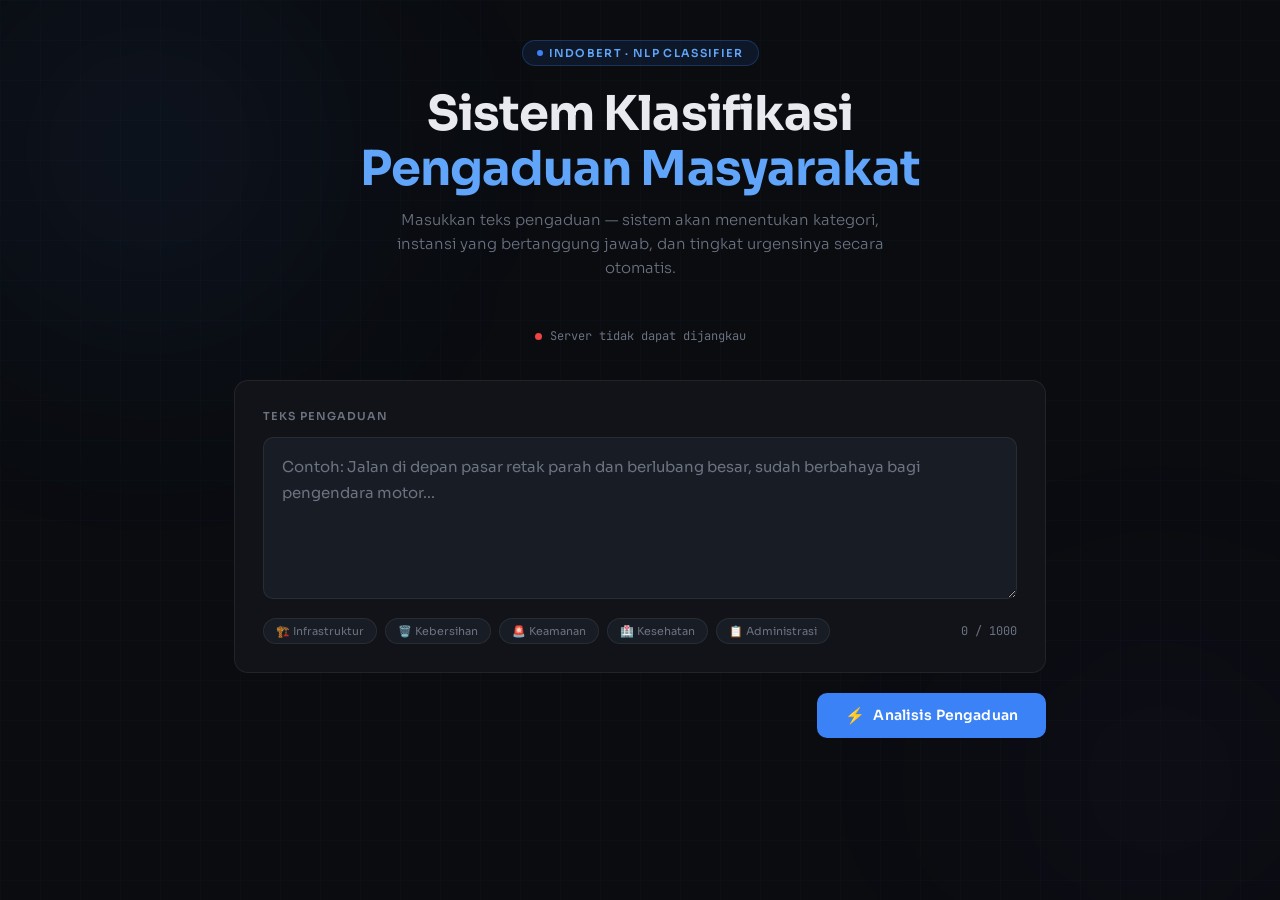
==== static/index.html @ ece80fab "first commit" ====
<!DOCTYPE html>
<html lang="id">
<head>
<meta charset="UTF-8"/>
<meta name="viewport" content="width=device-width, initial-scale=1.0"/>
<title>SiPadu — Sistem Klasifikasi Pengaduan</title>
<link rel="preconnect" href="https://fonts.googleapis.com"/>
<link href="https://fonts.googleapis.com/css2?family=Sora:wght@300;400;500;600;700&family=JetBrains+Mono:wght@400;500&display=swap" rel="stylesheet"/>
<style>
/* ── RESET & BASE ─────────────────────────────────────── */
*, *::before, *::after { box-sizing: border-box; margin: 0; padding: 0; }

:root {
  --bg:        #0a0c10;
  --surface:   #111318;
  --surface2:  #181c24;
  --border:    rgba(255,255,255,0.07);
  --border2:   rgba(255,255,255,0.12);
  --text:      #e8eaf0;
  --muted:     #6b7280;
  --accent:    #3b82f6;
  --accent2:   #60a5fa;
  --red:       #ef4444;
  --yellow:    #f59e0b;
  --green:     #22c55e;
  --gray-c:    #6b7280;
  --radius:    14px;
  --font:      'Sora', sans-serif;
  --mono:      'JetBrains Mono', monospace;
}

html { scroll-behavior: smooth; }

body {
  font-family: var(--font);
  background: var(--bg);
  color: var(--text);
  min-height: 100vh;
  overflow-x: hidden;
}

/* ── GRID NOISE BACKGROUND ─────────────────────────────── */
body::before {
  content: '';
  position: fixed; inset: 0;
  background-image:
    linear-gradient(rgba(59,130,246,0.03) 1px, transparent 1px),
    linear-gradient(90deg, rgba(59,130,246,0.03) 1px, transparent 1px);
  background-size: 40px 40px;
  pointer-events: none;
  z-index: 0;
}

/* ── GLOW ORBS ─────────────────────────────────────────── */
.orb {
  position: fixed;
  border-radius: 50%;
  filter: blur(120px);
  pointer-events: none;
  z-index: 0;
}
.orb-1 {
  width: 500px; height: 500px;
  background: radial-gradient(circle, rgba(59,130,246,0.12), transparent 70%);
  top: -100px; left: -100px;
}
.orb-2 {
  width: 400px; height: 400px;
  background: radial-gradient(circle, rgba(139,92,246,0.08), transparent 70%);
  bottom: -80px; right: -80px;
}

/* ── LAYOUT ────────────────────────────────────────────── */
.wrap {
  position: relative; z-index: 1;
  max-width: 860px;
  margin: 0 auto;
  padding: 40px 24px 80px;
}

/* ── HEADER ────────────────────────────────────────────── */
header {
  text-align: center;
  margin-bottom: 48px;
  animation: fadeDown 0.6s ease both;
}

.badge {
  display: inline-flex;
  align-items: center;
  gap: 6px;
  background: rgba(59,130,246,0.1);
  border: 1px solid rgba(59,130,246,0.25);
  color: var(--accent2);
  font-size: 11px;
  font-weight: 600;
  letter-spacing: 0.12em;
  text-transform: uppercase;
  padding: 5px 14px;
  border-radius: 100px;
  margin-bottom: 20px;
}
.badge-dot {
  width: 6px; height: 6px;
  border-radius: 50%;
  background: var(--accent);
  animation: pulse 2s ease infinite;
}

h1 {
  font-size: clamp(2rem, 5vw, 3rem);
  font-weight: 700;
  line-height: 1.15;
  letter-spacing: -0.02em;
  margin-bottom: 12px;
}
h1 span { color: var(--accent2); }

.subtitle {
  color: var(--muted);
  font-size: 15px;
  font-weight: 300;
  max-width: 500px;
  margin: 0 auto;
  line-height: 1.6;
}

/* ── STATUS BAR ────────────────────────────────────────── */
#status-bar {
  display: flex;
  align-items: center;
  gap: 8px;
  justify-content: center;
  margin-bottom: 36px;
  font-size: 12px;
  font-family: var(--mono);
  color: var(--muted);
  animation: fadeIn 0.8s 0.3s ease both;
}
.status-dot {
  width: 7px; height: 7px;
  border-radius: 50%;
  background: var(--gray-c);
  transition: background 0.4s;
}
.status-dot.ok   { background: var(--green); box-shadow: 0 0 8px var(--green); }
.status-dot.err  { background: var(--red); }
.status-dot.load { background: var(--yellow); animation: pulse 1s ease infinite; }

/* ── INPUT CARD ────────────────────────────────────────── */
.card {
  background: var(--surface);
  border: 1px solid var(--border);
  border-radius: var(--radius);
  padding: 28px;
  margin-bottom: 20px;
  animation: fadeUp 0.6s 0.15s ease both;
  transition: border-color 0.3s;
}
.card:focus-within {
  border-color: rgba(59,130,246,0.3);
}

.card-label {
  font-size: 11px;
  font-weight: 600;
  letter-spacing: 0.1em;
  text-transform: uppercase;
  color: var(--muted);
  margin-bottom: 14px;
}

textarea {
  width: 100%;
  background: var(--surface2);
  border: 1px solid var(--border);
  border-radius: 10px;
  color: var(--text);
  font-family: var(--font);
  font-size: 15px;
  font-weight: 400;
  line-height: 1.7;
  padding: 16px 18px;
  resize: vertical;
  min-height: 130px;
  outline: none;
  transition: border-color 0.2s;
}
textarea::placeholder { color: var(--muted); }
textarea:focus { border-color: rgba(59,130,246,0.4); }

.input-footer {
  display: flex;
  justify-content: space-between;
  align-items: center;
  margin-top: 14px;
  gap: 12px;
  flex-wrap: wrap;
}

#char-count {
  font-family: var(--mono);
  font-size: 12px;
  color: var(--muted);
}

/* ── EXAMPLES ──────────────────────────────────────────── */
.examples {
  display: flex;
  gap: 8px;
  flex-wrap: wrap;
}
.ex-btn {
  font-size: 11px;
  font-family: var(--font);
  background: var(--surface2);
  border: 1px solid var(--border);
  border-radius: 100px;
  color: var(--muted);
  padding: 5px 12px;
  cursor: pointer;
  transition: all 0.2s;
}
.ex-btn:hover {
  border-color: var(--border2);
  color: var(--text);
}

/* ── BUTTON ────────────────────────────────────────────── */
.btn-primary {
  display: flex;
  align-items: center;
  gap: 8px;
  background: var(--accent);
  color: #fff;
  font-family: var(--font);
  font-size: 14px;
  font-weight: 600;
  border: none;
  border-radius: 10px;
  padding: 12px 28px;
  cursor: pointer;
  transition: all 0.2s;
  letter-spacing: 0.01em;
  flex-shrink: 0;
}
.btn-primary:hover:not(:disabled) {
  background: var(--accent2);
  transform: translateY(-1px);
  box-shadow: 0 8px 24px rgba(59,130,246,0.3);
}
.btn-primary:disabled {
  opacity: 0.5;
  cursor: not-allowed;
  transform: none;
}
.btn-icon { font-size: 16px; }

/* ── LOADING ───────────────────────────────────────────── */
.spinner {
  width: 16px; height: 16px;
  border: 2px solid rgba(255,255,255,0.3);
  border-top-color: #fff;
  border-radius: 50%;
  animation: spin 0.7s linear infinite;
  display: none;
}

/* ── RESULT CARD ───────────────────────────────────────── */
#result-section {
  display: none;
  animation: fadeUp 0.5s ease both;
}

.result-header {
  display: flex;
  align-items: center;
  justify-content: space-between;
  margin-bottom: 16px;
}
.result-title {
  font-size: 11px;
  font-weight: 600;
  letter-spacing: 0.1em;
  text-transform: uppercase;
  color: var(--muted);
}
.result-time {
  font-family: var(--mono);
  font-size: 11px;
  color: var(--muted);
}

/* Urgensi badge big */
.urgensi-hero {
  display: flex;
  align-items: center;
  gap: 16px;
  padding: 20px 24px;
  border-radius: 12px;
  margin-bottom: 16px;
  border: 1px solid transparent;
  position: relative;
  overflow: hidden;
}
.urgensi-hero::before {
  content: '';
  position: absolute;
  inset: 0;
  opacity: 0.06;
}
.urgensi-hero.red    { border-color: rgba(239,68,68,0.35);   background: rgba(239,68,68,0.08); }
.urgensi-hero.red::before { background: var(--red); }
.urgensi-hero.yellow { border-color: rgba(245,158,11,0.35);  background: rgba(245,158,11,0.08); }
.urgensi-hero.yellow::before { background: var(--yellow); }
.urgensi-hero.green  { border-color: rgba(34,197,94,0.35);   background: rgba(34,197,94,0.08); }
.urgensi-hero.green::before { background: var(--green); }
.urgensi-hero.gray   { border-color: rgba(107,114,128,0.35); background: rgba(107,114,128,0.08); }
.urgensi-hero.gray::before { background: var(--gray-c); }

.urgensi-icon { font-size: 36px; line-height: 1; }
.urgensi-info h2 {
  font-size: 20px;
  font-weight: 700;
  letter-spacing: -0.01em;
}
.urgensi-info p {
  font-size: 12px;
  color: var(--muted);
  margin-top: 2px;
}

/* Grid detail */
.detail-grid {
  display: grid;
  grid-template-columns: 1fr 1fr;
  gap: 12px;
  margin-bottom: 16px;
}
@media (max-width: 520px) {
  .detail-grid { grid-template-columns: 1fr; }
}

.detail-box {
  background: var(--surface2);
  border: 1px solid var(--border);
  border-radius: 12px;
  padding: 16px 18px;
}
.detail-box .lbl {
  font-size: 10px;
  font-weight: 600;
  letter-spacing: 0.1em;
  text-transform: uppercase;
  color: var(--muted);
  margin-bottom: 6px;
}
.detail-box .val {
  font-size: 15px;
  font-weight: 600;
  text-transform: capitalize;
}
.detail-box .conf {
  font-family: var(--mono);
  font-size: 11px;
  color: var(--muted);
  margin-top: 4px;
}

/* Confidence bars */
.prob-section { margin-bottom: 16px; }
.prob-title {
  font-size: 10px;
  font-weight: 600;
  letter-spacing: 0.1em;
  text-transform: uppercase;
  color: var(--muted);
  margin-bottom: 10px;
}

.prob-row {
  display: flex;
  align-items: center;
  gap: 10px;
  margin-bottom: 7px;
}
.prob-name {
  font-size: 12px;
  font-family: var(--mono);
  color: var(--muted);
  width: 110px;
  flex-shrink: 0;
  text-transform: capitalize;
  white-space: nowrap;
  overflow: hidden;
  text-overflow: ellipsis;
}
.prob-bar-bg {
  flex: 1;
  height: 5px;
  background: var(--surface2);
  border-radius: 100px;
  overflow: hidden;
}
.prob-bar-fill {
  height: 100%;
  border-radius: 100px;
  background: var(--accent);
  transition: width 0.8s cubic-bezier(0.4,0,0.2,1);
  width: 0%;
}
.prob-bar-fill.top { background: var(--accent2); }
.prob-val {
  font-family: var(--mono);
  font-size: 11px;
  color: var(--muted);
  width: 38px;
  text-align: right;
}

/* Input text preview */
.teks-preview {
  background: var(--surface2);
  border: 1px solid var(--border);
  border-left: 3px solid var(--accent);
  border-radius: 10px;
  padding: 14px 16px;
  font-size: 13px;
  line-height: 1.6;
  color: var(--muted);
  font-style: italic;
}

/* ── HISTORY ───────────────────────────────────────────── */
#history-section {
  margin-top: 40px;
  animation: fadeIn 0.5s ease both;
}
.history-header {
  display: flex;
  justify-content: space-between;
  align-items: center;
  margin-bottom: 16px;
}
.history-title {
  font-size: 11px;
  font-weight: 600;
  letter-spacing: 0.1em;
  text-transform: uppercase;
  color: var(--muted);
}
.history-clear {
  font-size: 11px;
  color: var(--muted);
  background: none;
  border: none;
  cursor: pointer;
  font-family: var(--font);
  transition: color 0.2s;
}
.history-clear:hover { color: var(--red); }

.history-list { display: flex; flex-direction: column; gap: 8px; }

.history-item {
  display: flex;
  align-items: center;
  gap: 12px;
  background: var(--surface);
  border: 1px solid var(--border);
  border-radius: 10px;
  padding: 12px 16px;
  cursor: pointer;
  transition: all 0.2s;
}
.history-item:hover {
  border-color: var(--border2);
  background: var(--surface2);
}
.history-urg {
  font-size: 18px;
  flex-shrink: 0;
}
.history-meta {
  flex: 1;
  min-width: 0;
}
.history-teks {
  font-size: 13px;
  font-weight: 500;
  white-space: nowrap;
  overflow: hidden;
  text-overflow: ellipsis;
  margin-bottom: 3px;
}
.history-sub {
  font-size: 11px;
  color: var(--muted);
  font-family: var(--mono);
}
.history-kat {
  font-size: 11px;
  background: var(--surface2);
  border: 1px solid var(--border);
  border-radius: 100px;
  padding: 3px 10px;
  color: var(--muted);
  flex-shrink: 0;
  text-transform: capitalize;
}

/* ── ERROR ─────────────────────────────────────────────── */
.error-box {
  background: rgba(239,68,68,0.08);
  border: 1px solid rgba(239,68,68,0.25);
  border-radius: 10px;
  padding: 14px 18px;
  font-size: 13px;
  color: #fca5a5;
  display: none;
  margin-bottom: 16px;
}

/* ── ANIMATIONS ────────────────────────────────────────── */
@keyframes fadeDown {
  from { opacity:0; transform: translateY(-20px); }
  to   { opacity:1; transform: translateY(0); }
}
@keyframes fadeUp {
  from { opacity:0; transform: translateY(16px); }
  to   { opacity:1; transform: translateY(0); }
}
@keyframes fadeIn {
  from { opacity:0; } to { opacity:1; }
}
@keyframes spin {
  to { transform: rotate(360deg); }
}
@keyframes pulse {
  0%, 100% { opacity: 1; }
  50%       { opacity: 0.4; }
}
</style>
</head>
<body>

<div class="orb orb-1"></div>
<div class="orb orb-2"></div>

<div class="wrap">

  <!-- HEADER -->
  <header>
    <div class="badge">
      <span class="badge-dot"></span>
      IndoBERT · NLP Classifier
    </div>
    <h1>Sistem Klasifikasi<br/><span>Pengaduan Masyarakat</span></h1>
    <p class="subtitle">Masukkan teks pengaduan — sistem akan menentukan kategori, instansi yang bertanggung jawab, dan tingkat urgensinya secara otomatis.</p>
  </header>

  <!-- STATUS -->
  <div id="status-bar">
    <span class="status-dot load" id="status-dot"></span>
    <span id="status-text">Menghubungkan ke server...</span>
  </div>

  <!-- INPUT CARD -->
  <div class="card">
    <div class="card-label">Teks Pengaduan</div>

    <textarea id="input-text" placeholder="Contoh: Jalan di depan pasar retak parah dan berlubang besar, sudah berbahaya bagi pengendara motor..." rows="5" maxlength="1000"></textarea>

    <div class="input-footer">
      <div class="examples">
        <button class="ex-btn" onclick="fillExample(0)">🏗️ Infrastruktur</button>
        <button class="ex-btn" onclick="fillExample(1)">🗑️ Kebersihan</button>
        <button class="ex-btn" onclick="fillExample(2)">🚨 Keamanan</button>
        <button class="ex-btn" onclick="fillExample(3)">🏥 Kesehatan</button>
        <button class="ex-btn" onclick="fillExample(4)">📋 Administrasi</button>
      </div>
      <span id="char-count">0 / 1000</span>
    </div>
  </div>

  <!-- ERROR -->
  <div class="error-box" id="error-box"></div>

  <!-- SUBMIT -->
  <div style="display:flex; justify-content:flex-end; margin-bottom:28px;">
    <button class="btn-primary" id="btn-predict" onclick="predict()">
      <span class="btn-icon">⚡</span>
      <span id="btn-text">Analisis Pengaduan</span>
      <span class="spinner" id="spinner"></span>
    </button>
  </div>

  <!-- RESULT -->
  <div id="result-section">
    <div class="card">
      <div class="result-header">
        <span class="result-title">Hasil Analisis</span>
        <span class="result-time" id="result-time"></span>
      </div>

      <!-- Urgensi hero -->
      <div class="urgensi-hero" id="urgensi-hero">
        <div class="urgensi-icon" id="urgensi-icon"></div>
        <div class="urgensi-info">
          <h2 id="urgensi-label"></h2>
          <p id="urgensi-conf"></p>
        </div>
      </div>

      <!-- Detail grid -->
      <div class="detail-grid">
        <div class="detail-box">
          <div class="lbl">Kategori</div>
          <div class="val" id="detail-kategori"></div>
          <div class="conf" id="detail-kat-conf"></div>
        </div>
        <div class="detail-box">
          <div class="lbl">Instansi Terkait</div>
          <div class="val" id="detail-instansi" style="font-size:13px;"></div>
        </div>
      </div>

      <!-- Probability bars -->
      <div class="prob-section">
        <div class="prob-title">Distribusi Kategori</div>
        <div id="prob-kat"></div>
      </div>
      <div class="prob-section">
        <div class="prob-title">Distribusi Urgensi</div>
        <div id="prob-urg"></div>
      </div>

      <!-- Input preview -->
      <div class="prob-title" style="margin-bottom:8px;">Teks yang Dianalisis</div>
      <div class="teks-preview" id="teks-preview"></div>
    </div>
  </div>

  <!-- HISTORY -->
  <div id="history-section" style="display:none;">
    <div class="history-header">
      <span class="history-title">Riwayat Analisis</span>
      <button class="history-clear" onclick="clearHistory()">Hapus semua</button>
    </div>
    <div class="history-list" id="history-list"></div>
  </div>

</div>

<script>
// ── EXAMPLES ─────────────────────────────────────────────
const EXAMPLES = [
  "Jalan di depan pasar retak parah dan berlubang besar, sudah berbahaya bagi pengendara motor terutama saat hujan malam hari",
  "Sampah sudah menumpuk lebih dari seminggu di tempat pembuangan dekat perumahan kami, baunya sangat mengganggu warga sekitar",
  "Tadi malam ada begal bersenjata menyerang warga di gang sempit dekat masjid, warga ketakutan dan minta segera ditangani",
  "Puskesmas tutup saat jam kerja tanpa pemberitahuan, pasien lansia terpaksa pulang tanpa mendapat pelayanan apapun",
  "KTP saya sudah diajukan 3 bulan lalu tapi belum juga jadi, petugas tidak memberikan informasi yang jelas kapan selesainya",
];

function fillExample(i) {
  const ta = document.getElementById('input-text');
  ta.value = EXAMPLES[i];
  updateCount();
  ta.focus();
}

// ── CHAR COUNT ────────────────────────────────────────────
document.getElementById('input-text').addEventListener('input', updateCount);
function updateCount() {
  const v = document.getElementById('input-text').value.length;
  document.getElementById('char-count').textContent = `${v} / 1000`;
}

// ── STATUS CHECK ──────────────────────────────────────────
async function checkStatus() {
  const dot  = document.getElementById('status-dot');
  const txt  = document.getElementById('status-text');
  try {
    const r = await fetch('/api/status');
    const d = await r.json();
    if (d.loaded) {
      dot.className = 'status-dot ok';
      txt.textContent = `Model siap · ${d.device.toUpperCase()}`;
    } else if (d.error) {
      dot.className = 'status-dot err';
      txt.textContent = `Error: ${d.error}`;
    } else {
      dot.className = 'status-dot load';
      txt.textContent = 'Model sedang dimuat...';
      setTimeout(checkStatus, 3000);
    }
  } catch {
    dot.className = 'status-dot err';
    txt.textContent = 'Server tidak dapat dijangkau';
  }
}
checkStatus();

// ── PREDICT ───────────────────────────────────────────────
async function predict() {
  const text = document.getElementById('input-text').value.trim();
  const errBox = document.getElementById('error-box');
  errBox.style.display = 'none';

  if (!text || text.length < 5) {
    showError('Masukkan teks pengaduan minimal 5 karakter.');
    return;
  }

  setLoading(true);

  try {
    const res  = await fetch('/api/predict', {
      method: 'POST',
      headers: { 'Content-Type': 'application/json' },
      body: JSON.stringify({ text }),
    });
    const data = await res.json();

    if (!res.ok) {
      showError(data.error || 'Terjadi kesalahan pada server.');
      return;
    }

    renderResult(data);
    saveHistory(data);

  } catch (e) {
    showError('Tidak dapat terhubung ke server. Pastikan Flask berjalan.');
  } finally {
    setLoading(false);
  }
}

// ── RENDER RESULT ─────────────────────────────────────────
function renderResult(d) {
  const section = document.getElementById('result-section');
  section.style.display = 'block';

  // Urgensi hero
  const hero = document.getElementById('urgensi-hero');
  const COLOR_MAP = { red:'red', yellow:'yellow', green:'green', gray:'gray' };
  hero.className = 'urgensi-hero ' + (COLOR_MAP[d.urgensi.color] || 'gray');
  document.getElementById('urgensi-icon').textContent  = d.urgensi.icon;
  document.getElementById('urgensi-label').textContent = d.urgensi.display;
  document.getElementById('urgensi-conf').textContent  = `Keyakinan model: ${d.urgensi.confidence}%`;

  // Detail
  document.getElementById('detail-kategori').textContent  = d.kategori.label;
  document.getElementById('detail-kat-conf').textContent  = `Confidence: ${d.kategori.confidence}%`;
  document.getElementById('detail-instansi').textContent  = d.instansi;
  document.getElementById('result-time').textContent      = d.timestamp;
  document.getElementById('teks-preview').textContent     = '"' + d.teks + '"';

  // Probability bars
  renderProbBars('prob-kat', d.kategori.probabilities, d.kategori.label);
  renderProbBars('prob-urg', d.urgensi.probabilities, d.urgensi.label);

  section.scrollIntoView({ behavior: 'smooth', block: 'nearest' });
}

function renderProbBars(containerId, probs, topLabel) {
  const container = document.getElementById(containerId);
  const sorted = Object.entries(probs).sort((a, b) => b[1] - a[1]);
  container.innerHTML = sorted.map(([k, v]) => `
    <div class="prob-row">
      <span class="prob-name">${k.replace('_',' ')}</span>
      <div class="prob-bar-bg">
        <div class="prob-bar-fill ${k === topLabel ? 'top' : ''}" data-w="${v}" style="width:0%"></div>
      </div>
      <span class="prob-val">${v}%</span>
    </div>
  `).join('');

  // Animate bars
  requestAnimationFrame(() => {
    container.querySelectorAll('.prob-bar-fill').forEach(bar => {
      const w = bar.dataset.w;
      requestAnimationFrame(() => { bar.style.width = w + '%'; });
    });
  });
}

// ── HISTORY ───────────────────────────────────────────────
let history = JSON.parse(localStorage.getItem('sipadu_history') || '[]');

function saveHistory(d) {
  history.unshift({
    teks:     d.teks,
    kategori: d.kategori.label,
    urgensi:  d.urgensi,
    instansi: d.instansi,
    ts:       d.timestamp,
  });
  if (history.length > 20) history.pop();
  localStorage.setItem('sipadu_history', JSON.stringify(history));
  renderHistory();
}

function renderHistory() {
  const section = document.getElementById('history-section');
  const list    = document.getElementById('history-list');
  if (history.length === 0) { section.style.display = 'none'; return; }
  section.style.display = 'block';

  list.innerHTML = history.map((h, i) => `
    <div class="history-item" onclick="loadHistory(${i})">
      <span class="history-urg">${h.urgensi.icon}</span>
      <div class="history-meta">
        <div class="history-teks">${h.teks}</div>
        <div class="history-sub">${h.urgensi.display} · ${h.ts}</div>
      </div>
      <span class="history-kat">${h.kategori}</span>
    </div>
  `).join('');
}

function loadHistory(i) {
  const h = history[i];
  document.getElementById('input-text').value = h.teks;
  updateCount();
  window.scrollTo({ top: 0, behavior: 'smooth' });
}

function clearHistory() {
  history = [];
  localStorage.removeItem('sipadu_history');
  renderHistory();
}

// ── UTILS ─────────────────────────────────────────────────
function setLoading(on) {
  document.getElementById('btn-predict').disabled = on;
  document.getElementById('btn-text').textContent = on ? 'Menganalisis...' : 'Analisis Pengaduan';
  document.getElementById('spinner').style.display = on ? 'block' : 'none';
  document.getElementById('btn-icon') && (document.querySelector('.btn-icon').style.display = on ? 'none' : 'inline');
}

function showError(msg) {
  const b = document.getElementById('error-box');
  b.textContent = '⚠️ ' + msg;
  b.style.display = 'block';
}

// Enter to submit
document.getElementById('input-text').addEventListener('keydown', e => {
  if (e.key === 'Enter' && e.ctrlKey) predict();
});

// Init history
renderHistory();
</script>
</body>
</html>
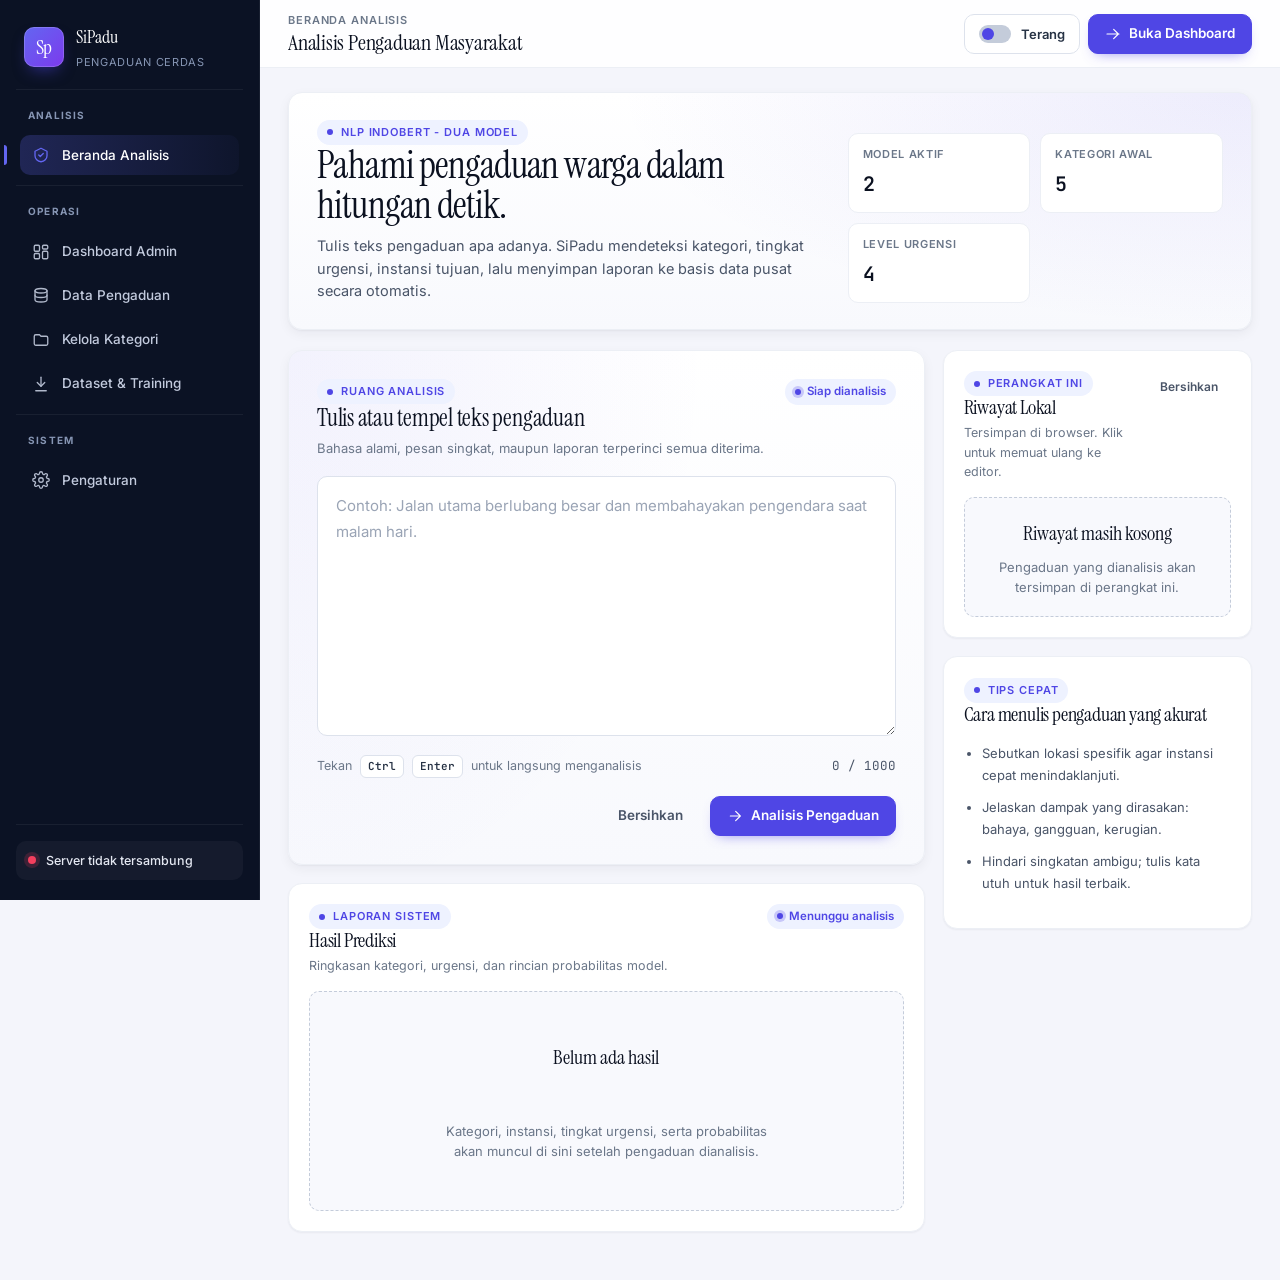
==== commit 7b58df52: "Project_3" ====
--- a/static/index.html
+++ b/static/index.html
@@ -1,859 +1,513 @@
-<!DOCTYPE html>
-<html lang="id">
-<head>
-<meta charset="UTF-8"/>
-<meta name="viewport" content="width=device-width, initial-scale=1.0"/>
-<title>SiPadu — Sistem Klasifikasi Pengaduan</title>
-<link rel="preconnect" href="https://fonts.googleapis.com"/>
-<link href="https://fonts.googleapis.com/css2?family=Sora:wght@300;400;500;600;700&family=JetBrains+Mono:wght@400;500&display=swap" rel="stylesheet"/>
-<style>
-/* ── RESET & BASE ─────────────────────────────────────── */
-*, *::before, *::after { box-sizing: border-box; margin: 0; padding: 0; }
-
-:root {
-  --bg:        #0a0c10;
-  --surface:   #111318;
-  --surface2:  #181c24;
-  --border:    rgba(255,255,255,0.07);
-  --border2:   rgba(255,255,255,0.12);
-  --text:      #e8eaf0;
-  --muted:     #6b7280;
-  --accent:    #3b82f6;
-  --accent2:   #60a5fa;
-  --red:       #ef4444;
-  --yellow:    #f59e0b;
-  --green:     #22c55e;
-  --gray-c:    #6b7280;
-  --radius:    14px;
-  --font:      'Sora', sans-serif;
-  --mono:      'JetBrains Mono', monospace;
-}
-
-html { scroll-behavior: smooth; }
-
-body {
-  font-family: var(--font);
-  background: var(--bg);
-  color: var(--text);
-  min-height: 100vh;
-  overflow-x: hidden;
-}
-
-/* ── GRID NOISE BACKGROUND ─────────────────────────────── */
-body::before {
-  content: '';
-  position: fixed; inset: 0;
-  background-image:
-    linear-gradient(rgba(59,130,246,0.03) 1px, transparent 1px),
-    linear-gradient(90deg, rgba(59,130,246,0.03) 1px, transparent 1px);
-  background-size: 40px 40px;
-  pointer-events: none;
-  z-index: 0;
-}
-
-/* ── GLOW ORBS ─────────────────────────────────────────── */
-.orb {
-  position: fixed;
-  border-radius: 50%;
-  filter: blur(120px);
-  pointer-events: none;
-  z-index: 0;
-}
-.orb-1 {
-  width: 500px; height: 500px;
-  background: radial-gradient(circle, rgba(59,130,246,0.12), transparent 70%);
-  top: -100px; left: -100px;
-}
-.orb-2 {
-  width: 400px; height: 400px;
-  background: radial-gradient(circle, rgba(139,92,246,0.08), transparent 70%);
-  bottom: -80px; right: -80px;
-}
-
-/* ── LAYOUT ────────────────────────────────────────────── */
-.wrap {
-  position: relative; z-index: 1;
-  max-width: 860px;
-  margin: 0 auto;
-  padding: 40px 24px 80px;
-}
-
-/* ── HEADER ────────────────────────────────────────────── */
-header {
-  text-align: center;
-  margin-bottom: 48px;
-  animation: fadeDown 0.6s ease both;
-}
-
-.badge {
-  display: inline-flex;
-  align-items: center;
-  gap: 6px;
-  background: rgba(59,130,246,0.1);
-  border: 1px solid rgba(59,130,246,0.25);
-  color: var(--accent2);
-  font-size: 11px;
-  font-weight: 600;
-  letter-spacing: 0.12em;
-  text-transform: uppercase;
-  padding: 5px 14px;
-  border-radius: 100px;
-  margin-bottom: 20px;
-}
-.badge-dot {
-  width: 6px; height: 6px;
-  border-radius: 50%;
-  background: var(--accent);
-  animation: pulse 2s ease infinite;
-}
-
-h1 {
-  font-size: clamp(2rem, 5vw, 3rem);
-  font-weight: 700;
-  line-height: 1.15;
-  letter-spacing: -0.02em;
-  margin-bottom: 12px;
-}
-h1 span { color: var(--accent2); }
-
-.subtitle {
-  color: var(--muted);
-  font-size: 15px;
-  font-weight: 300;
-  max-width: 500px;
-  margin: 0 auto;
-  line-height: 1.6;
-}
-
-/* ── STATUS BAR ────────────────────────────────────────── */
-#status-bar {
-  display: flex;
-  align-items: center;
-  gap: 8px;
-  justify-content: center;
-  margin-bottom: 36px;
-  font-size: 12px;
-  font-family: var(--mono);
-  color: var(--muted);
-  animation: fadeIn 0.8s 0.3s ease both;
-}
-.status-dot {
-  width: 7px; height: 7px;
-  border-radius: 50%;
-  background: var(--gray-c);
-  transition: background 0.4s;
-}
-.status-dot.ok   { background: var(--green); box-shadow: 0 0 8px var(--green); }
-.status-dot.err  { background: var(--red); }
-.status-dot.load { background: var(--yellow); animation: pulse 1s ease infinite; }
-
-/* ── INPUT CARD ────────────────────────────────────────── */
-.card {
-  background: var(--surface);
-  border: 1px solid var(--border);
-  border-radius: var(--radius);
-  padding: 28px;
-  margin-bottom: 20px;
-  animation: fadeUp 0.6s 0.15s ease both;
-  transition: border-color 0.3s;
-}
-.card:focus-within {
-  border-color: rgba(59,130,246,0.3);
-}
-
-.card-label {
-  font-size: 11px;
-  font-weight: 600;
-  letter-spacing: 0.1em;
-  text-transform: uppercase;
-  color: var(--muted);
-  margin-bottom: 14px;
-}
-
-textarea {
-  width: 100%;
-  background: var(--surface2);
-  border: 1px solid var(--border);
-  border-radius: 10px;
-  color: var(--text);
-  font-family: var(--font);
-  font-size: 15px;
-  font-weight: 400;
-  line-height: 1.7;
-  padding: 16px 18px;
-  resize: vertical;
-  min-height: 130px;
-  outline: none;
-  transition: border-color 0.2s;
-}
-textarea::placeholder { color: var(--muted); }
-textarea:focus { border-color: rgba(59,130,246,0.4); }
-
-.input-footer {
-  display: flex;
-  justify-content: space-between;
-  align-items: center;
-  margin-top: 14px;
-  gap: 12px;
-  flex-wrap: wrap;
-}
-
-#char-count {
-  font-family: var(--mono);
-  font-size: 12px;
-  color: var(--muted);
-}
-
-/* ── EXAMPLES ──────────────────────────────────────────── */
-.examples {
-  display: flex;
-  gap: 8px;
-  flex-wrap: wrap;
-}
-.ex-btn {
-  font-size: 11px;
-  font-family: var(--font);
-  background: var(--surface2);
-  border: 1px solid var(--border);
-  border-radius: 100px;
-  color: var(--muted);
-  padding: 5px 12px;
-  cursor: pointer;
-  transition: all 0.2s;
-}
-.ex-btn:hover {
-  border-color: var(--border2);
-  color: var(--text);
-}
-
-/* ── BUTTON ────────────────────────────────────────────── */
-.btn-primary {
-  display: flex;
-  align-items: center;
-  gap: 8px;
-  background: var(--accent);
-  color: #fff;
-  font-family: var(--font);
-  font-size: 14px;
-  font-weight: 600;
-  border: none;
-  border-radius: 10px;
-  padding: 12px 28px;
-  cursor: pointer;
-  transition: all 0.2s;
-  letter-spacing: 0.01em;
-  flex-shrink: 0;
-}
-.btn-primary:hover:not(:disabled) {
-  background: var(--accent2);
-  transform: translateY(-1px);
-  box-shadow: 0 8px 24px rgba(59,130,246,0.3);
-}
-.btn-primary:disabled {
-  opacity: 0.5;
-  cursor: not-allowed;
-  transform: none;
-}
-.btn-icon { font-size: 16px; }
-
-/* ── LOADING ───────────────────────────────────────────── */
-.spinner {
-  width: 16px; height: 16px;
-  border: 2px solid rgba(255,255,255,0.3);
-  border-top-color: #fff;
-  border-radius: 50%;
-  animation: spin 0.7s linear infinite;
-  display: none;
-}
-
-/* ── RESULT CARD ───────────────────────────────────────── */
-#result-section {
-  display: none;
-  animation: fadeUp 0.5s ease both;
-}
-
-.result-header {
-  display: flex;
-  align-items: center;
-  justify-content: space-between;
-  margin-bottom: 16px;
-}
-.result-title {
-  font-size: 11px;
-  font-weight: 600;
-  letter-spacing: 0.1em;
-  text-transform: uppercase;
-  color: var(--muted);
-}
-.result-time {
-  font-family: var(--mono);
-  font-size: 11px;
-  color: var(--muted);
-}
-
-/* Urgensi badge big */
-.urgensi-hero {
-  display: flex;
-  align-items: center;
-  gap: 16px;
-  padding: 20px 24px;
-  border-radius: 12px;
-  margin-bottom: 16px;
-  border: 1px solid transparent;
-  position: relative;
-  overflow: hidden;
-}
-.urgensi-hero::before {
-  content: '';
-  position: absolute;
-  inset: 0;
-  opacity: 0.06;
-}
-.urgensi-hero.red    { border-color: rgba(239,68,68,0.35);   background: rgba(239,68,68,0.08); }
-.urgensi-hero.red::before { background: var(--red); }
-.urgensi-hero.yellow { border-color: rgba(245,158,11,0.35);  background: rgba(245,158,11,0.08); }
-.urgensi-hero.yellow::before { background: var(--yellow); }
-.urgensi-hero.green  { border-color: rgba(34,197,94,0.35);   background: rgba(34,197,94,0.08); }
-.urgensi-hero.green::before { background: var(--green); }
-.urgensi-hero.gray   { border-color: rgba(107,114,128,0.35); background: rgba(107,114,128,0.08); }
-.urgensi-hero.gray::before { background: var(--gray-c); }
-
-.urgensi-icon { font-size: 36px; line-height: 1; }
-.urgensi-info h2 {
-  font-size: 20px;
-  font-weight: 700;
-  letter-spacing: -0.01em;
-}
-.urgensi-info p {
-  font-size: 12px;
-  color: var(--muted);
-  margin-top: 2px;
-}
-
-/* Grid detail */
-.detail-grid {
-  display: grid;
-  grid-template-columns: 1fr 1fr;
-  gap: 12px;
-  margin-bottom: 16px;
-}
-@media (max-width: 520px) {
-  .detail-grid { grid-template-columns: 1fr; }
-}
-
-.detail-box {
-  background: var(--surface2);
-  border: 1px solid var(--border);
-  border-radius: 12px;
-  padding: 16px 18px;
-}
-.detail-box .lbl {
-  font-size: 10px;
-  font-weight: 600;
-  letter-spacing: 0.1em;
-  text-transform: uppercase;
-  color: var(--muted);
-  margin-bottom: 6px;
-}
-.detail-box .val {
-  font-size: 15px;
-  font-weight: 600;
-  text-transform: capitalize;
-}
-.detail-box .conf {
-  font-family: var(--mono);
-  font-size: 11px;
-  color: var(--muted);
-  margin-top: 4px;
-}
-
-/* Confidence bars */
-.prob-section { margin-bottom: 16px; }
-.prob-title {
-  font-size: 10px;
-  font-weight: 600;
-  letter-spacing: 0.1em;
-  text-transform: uppercase;
-  color: var(--muted);
-  margin-bottom: 10px;
-}
-
-.prob-row {
-  display: flex;
-  align-items: center;
-  gap: 10px;
-  margin-bottom: 7px;
-}
-.prob-name {
-  font-size: 12px;
-  font-family: var(--mono);
-  color: var(--muted);
-  width: 110px;
-  flex-shrink: 0;
-  text-transform: capitalize;
-  white-space: nowrap;
-  overflow: hidden;
-  text-overflow: ellipsis;
-}
-.prob-bar-bg {
-  flex: 1;
-  height: 5px;
-  background: var(--surface2);
-  border-radius: 100px;
-  overflow: hidden;
-}
-.prob-bar-fill {
-  height: 100%;
-  border-radius: 100px;
-  background: var(--accent);
-  transition: width 0.8s cubic-bezier(0.4,0,0.2,1);
-  width: 0%;
-}
-.prob-bar-fill.top { background: var(--accent2); }
-.prob-val {
-  font-family: var(--mono);
-  font-size: 11px;
-  color: var(--muted);
-  width: 38px;
-  text-align: right;
-}
-
-/* Input text preview */
-.teks-preview {
-  background: var(--surface2);
-  border: 1px solid var(--border);
-  border-left: 3px solid var(--accent);
-  border-radius: 10px;
-  padding: 14px 16px;
-  font-size: 13px;
-  line-height: 1.6;
-  color: var(--muted);
-  font-style: italic;
-}
-
-/* ── HISTORY ───────────────────────────────────────────── */
-#history-section {
-  margin-top: 40px;
-  animation: fadeIn 0.5s ease both;
-}
-.history-header {
-  display: flex;
-  justify-content: space-between;
-  align-items: center;
-  margin-bottom: 16px;
-}
-.history-title {
-  font-size: 11px;
-  font-weight: 600;
-  letter-spacing: 0.1em;
-  text-transform: uppercase;
-  color: var(--muted);
-}
-.history-clear {
-  font-size: 11px;
-  color: var(--muted);
-  background: none;
-  border: none;
-  cursor: pointer;
-  font-family: var(--font);
-  transition: color 0.2s;
-}
-.history-clear:hover { color: var(--red); }
-
-.history-list { display: flex; flex-direction: column; gap: 8px; }
-
-.history-item {
-  display: flex;
-  align-items: center;
-  gap: 12px;
-  background: var(--surface);
-  border: 1px solid var(--border);
-  border-radius: 10px;
-  padding: 12px 16px;
-  cursor: pointer;
-  transition: all 0.2s;
-}
-.history-item:hover {
-  border-color: var(--border2);
-  background: var(--surface2);
-}
-.history-urg {
-  font-size: 18px;
-  flex-shrink: 0;
-}
-.history-meta {
-  flex: 1;
-  min-width: 0;
-}
-.history-teks {
-  font-size: 13px;
-  font-weight: 500;
-  white-space: nowrap;
-  overflow: hidden;
-  text-overflow: ellipsis;
-  margin-bottom: 3px;
-}
-.history-sub {
-  font-size: 11px;
-  color: var(--muted);
-  font-family: var(--mono);
-}
-.history-kat {
-  font-size: 11px;
-  background: var(--surface2);
-  border: 1px solid var(--border);
-  border-radius: 100px;
-  padding: 3px 10px;
-  color: var(--muted);
-  flex-shrink: 0;
-  text-transform: capitalize;
-}
-
-/* ── ERROR ─────────────────────────────────────────────── */
-.error-box {
-  background: rgba(239,68,68,0.08);
-  border: 1px solid rgba(239,68,68,0.25);
-  border-radius: 10px;
-  padding: 14px 18px;
-  font-size: 13px;
-  color: #fca5a5;
-  display: none;
-  margin-bottom: 16px;
-}
-
-/* ── ANIMATIONS ────────────────────────────────────────── */
-@keyframes fadeDown {
-  from { opacity:0; transform: translateY(-20px); }
-  to   { opacity:1; transform: translateY(0); }
-}
-@keyframes fadeUp {
-  from { opacity:0; transform: translateY(16px); }
-  to   { opacity:1; transform: translateY(0); }
-}
-@keyframes fadeIn {
-  from { opacity:0; } to { opacity:1; }
-}
-@keyframes spin {
-  to { transform: rotate(360deg); }
-}
-@keyframes pulse {
-  0%, 100% { opacity: 1; }
-  50%       { opacity: 0.4; }
-}
-</style>
-</head>
-<body>
-
-<div class="orb orb-1"></div>
-<div class="orb orb-2"></div>
-
-<div class="wrap">
-
-  <!-- HEADER -->
-  <header>
-    <div class="badge">
-      <span class="badge-dot"></span>
-      IndoBERT · NLP Classifier
+<!doctype html>
+<html lang="id" data-page="analisis">
+  <head>
+    <meta charset="UTF-8" />
+    <meta name="viewport" content="width=device-width, initial-scale=1.0" />
+    <title>SiPadu - Analisis Pengaduan</title>
+    <script>
+      (() => {
+        const saved = localStorage.getItem("sipadu_theme");
+        document.documentElement.dataset.theme = saved === "dark" ? "dark" : "light";
+      })();
+    </script>
+    <link rel="preconnect" href="https://fonts.googleapis.com" />
+    <link rel="preconnect" href="https://fonts.gstatic.com" crossorigin />
+    <link href="https://fonts.googleapis.com/css2?family=Inter:wght@400;500;600;700&family=Instrument+Serif:ital@0;1&family=JetBrains+Mono:wght@500;600&display=swap" rel="stylesheet" />
+    <link rel="stylesheet" href="/static/styles.css" />
+    <script defer src="/static/theme.js"></script>
+  </head>
+  <body>
+    <div class="app-shell" data-sidebar="expanded" data-mobile-open="false">
+      <div class="sidebar-backdrop" data-sidebar-close></div>
+      <aside class="sidebar" aria-label="Navigasi utama">
+        <a class="brand" href="/" aria-label="Beranda SiPadu">
+          <span class="brand-mark" aria-hidden="true">Sp</span>
+          <span class="brand-text">
+            <span class="brand-title">SiPadu</span>
+            <span class="brand-sub">Pengaduan Cerdas</span>
+          </span>
+        </a>
+
+        <nav class="nav-group" aria-label="Analisis">
+          <span class="nav-group-label">Analisis</span>
+          <a class="side-link active" href="/">
+            <svg class="side-icon" viewBox="0 0 24 24" aria-hidden="true">
+              <path d="M12 3 4 7v6c0 4 3.4 7.6 8 8 4.6-.4 8-4 8-8V7Z" />
+              <path d="m9 12 2 2 4-4" />
+            </svg>
+            <span class="side-link-label">Beranda Analisis</span>
+          </a>
+        </nav>
+
+        <nav class="nav-group" aria-label="Operasi">
+          <span class="nav-group-label">Operasi</span>
+          <a class="side-link" href="/dashboard#dashboard">
+            <svg class="side-icon" viewBox="0 0 24 24" aria-hidden="true">
+              <rect x="3" y="3" width="7" height="8" rx="1.5" />
+              <rect x="14" y="3" width="7" height="5" rx="1.5" />
+              <rect x="14" y="11" width="7" height="10" rx="1.5" />
+              <rect x="3" y="14" width="7" height="7" rx="1.5" />
+            </svg>
+            <span class="side-link-label">Dashboard Admin</span>
+          </a>
+          <a class="side-link" href="/dashboard#data">
+            <svg class="side-icon" viewBox="0 0 24 24" aria-hidden="true">
+              <ellipse cx="12" cy="5" rx="8" ry="3" />
+              <path d="M4 5v6c0 1.7 3.6 3 8 3s8-1.3 8-3V5" />
+              <path d="M4 11v6c0 1.7 3.6 3 8 3s8-1.3 8-3v-6" />
+            </svg>
+            <span class="side-link-label">Data Pengaduan</span>
+          </a>
+          <a class="side-link" href="/dashboard#kategori">
+            <svg class="side-icon" viewBox="0 0 24 24" aria-hidden="true">
+              <path d="M3 7a2 2 0 0 1 2-2h5l2 2h7a2 2 0 0 1 2 2v8a2 2 0 0 1-2 2H5a2 2 0 0 1-2-2Z" />
+            </svg>
+            <span class="side-link-label">Kelola Kategori</span>
+          </a>
+          <a class="side-link" href="/dashboard#training">
+            <svg class="side-icon" viewBox="0 0 24 24" aria-hidden="true">
+              <path d="M12 3v12" />
+              <path d="m7 10 5 5 5-5" />
+              <path d="M5 21h14" />
+            </svg>
+            <span class="side-link-label">Dataset &amp; Training</span>
+          </a>
+        </nav>
+
+        <nav class="nav-group" aria-label="Sistem">
+          <span class="nav-group-label">Sistem</span>
+          <a class="side-link" href="/dashboard#pengaturan">
+            <svg class="side-icon" viewBox="0 0 24 24" aria-hidden="true">
+              <circle cx="12" cy="12" r="3" />
+              <path d="M19.4 15a1.7 1.7 0 0 0 .3 1.9l.1.1a2 2 0 1 1-2.8 2.8l-.1-.1a1.7 1.7 0 0 0-1.9-.3 1.7 1.7 0 0 0-1 1.5V21a2 2 0 1 1-4 0v-.1a1.7 1.7 0 0 0-1-1.5 1.7 1.7 0 0 0-1.9.3l-.1.1a2 2 0 1 1-2.8-2.8l.1-.1a1.7 1.7 0 0 0 .3-1.9 1.7 1.7 0 0 0-1.5-1H3a2 2 0 1 1 0-4h.1a1.7 1.7 0 0 0 1.5-1 1.7 1.7 0 0 0-.3-1.9l-.1-.1a2 2 0 1 1 2.8-2.8l.1.1a1.7 1.7 0 0 0 1.9.3 1.7 1.7 0 0 0 1-1.5V3a2 2 0 1 1 4 0v.1a1.7 1.7 0 0 0 1 1.5 1.7 1.7 0 0 0 1.9-.3l.1-.1a2 2 0 1 1 2.8 2.8l-.1.1a1.7 1.7 0 0 0-.3 1.9 1.7 1.7 0 0 0 1.5 1H21a2 2 0 1 1 0 4h-.1a1.7 1.7 0 0 0-1.5 1Z" />
+            </svg>
+            <span class="side-link-label">Pengaturan</span>
+          </a>
+        </nav>
+
+        <div class="sidebar-footer">
+          <div class="sidebar-status">
+            <span class="status-dot warn" id="status-dot"></span>
+            <span id="status-text">Memeriksa server...</span>
+          </div>
+        </div>
+      </aside>
+      <main class="content-shell">
+        <header class="topbar">
+          <button class="icon-btn menu-toggle" type="button" data-sidebar-toggle aria-label="Buka menu">
+            <svg viewBox="0 0 24 24" aria-hidden="true"><path d="M4 6h16M4 12h16M4 18h16" /></svg>
+          </button>
+          <div class="topbar-title">
+            <span class="topbar-eyebrow">Beranda Analisis</span>
+            <span class="topbar-heading">Analisis Pengaduan Masyarakat</span>
+          </div>
+          <div class="topbar-spacer"></div>
+          <div class="topbar-actions">
+            <button class="theme-toggle" data-theme-toggle type="button" aria-label="Ganti tema" aria-pressed="false">
+              <span class="theme-toggle-track"><span class="theme-toggle-thumb"></span></span>
+              <span data-theme-label>Terang</span>
+            </button>
+            <a class="btn btn-primary" href="/dashboard#dashboard">
+              <svg viewBox="0 0 24 24" aria-hidden="true"><path d="M3 12h18M13 5l7 7-7 7" /></svg>
+              Buka Dashboard
+            </a>
+          </div>
+        </header>
+
+        <div class="page">
+          <section class="page-intro">
+            <div>
+              <span class="eyebrow">NLP IndoBERT - Dua Model</span>
+              <h1>Pahami pengaduan warga dalam hitungan detik.</h1>
+              <p>
+                Tulis teks pengaduan apa adanya. SiPadu mendeteksi kategori, tingkat urgensi,
+                instansi tujuan, lalu menyimpan laporan ke basis data pusat secara otomatis.
+              </p>
+            </div>
+            <div class="meta-grid" aria-label="Ringkasan sistem">
+              <div><span>Model Aktif</span><strong>2</strong></div>
+              <div><span>Kategori Awal</span><strong>5</strong></div>
+              <div><span>Level Urgensi</span><strong>4</strong></div>
+            </div>
+          </section>
+
+          <section class="page-grid">
+            <div class="col-8 stack">
+              <article class="composer">
+                <header class="composer-head">
+                  <div>
+                    <span class="eyebrow">Ruang Analisis</span>
+                    <h2>Tulis atau tempel teks pengaduan</h2>
+                    <p>Bahasa alami, pesan singkat, maupun laporan terperinci semua diterima.</p>
+                  </div>
+                  <span class="live-pill" id="live-indicator">Siap dianalisis</span>
+                </header>
+
+                <div>
+                  <label class="sr-only" for="input-text">Teks Pengaduan</label>
+                  <textarea
+                    id="input-text"
+                    maxlength="1000"
+                    placeholder="Contoh: Jalan utama berlubang besar dan membahayakan pengendara saat malam hari."
+                  ></textarea>
+                  <div class="composer-foot">
+                    <span class="hint">
+                      Tekan <span class="kbd">Ctrl</span> <span class="kbd">Enter</span> untuk langsung menganalisis
+                    </span>
+                    <span id="char-count" class="mono">0 / 1000</span>
+                  </div>
+                </div>
+
+                <div class="alert error" id="error-box" role="alert"></div>
+
+                <div class="composer-actions">
+                  <button class="btn btn-ghost" id="clear-btn" type="button">Bersihkan</button>
+                  <button class="btn btn-primary" id="predict-btn" type="button">
+                    <svg viewBox="0 0 24 24" aria-hidden="true"><path d="M5 12h14M13 5l7 7-7 7" /></svg>
+                    Analisis Pengaduan
+                  </button>
+                </div>
+              </article>
+
+              <article class="card" aria-labelledby="result-title">
+                <header class="card-header">
+                  <div>
+                    <span class="eyebrow">Laporan Sistem</span>
+                    <h2 id="result-title" class="card-title">Hasil Prediksi</h2>
+                    <p class="card-lede">Ringkasan kategori, urgensi, dan rincian probabilitas model.</p>
+                  </div>
+                  <span class="live-pill" id="result-time">Menunggu analisis</span>
+                </header>
+
+                <div class="empty-state" id="empty-state">
+                  <strong>Belum ada hasil</strong>
+                  <span>Kategori, instansi, tingkat urgensi, serta probabilitas akan muncul di sini setelah pengaduan dianalisis.</span>
+                </div>
+
+                <div class="stack" id="result-section" style="display:none">
+                  <div class="result-summary">
+                    <div class="summary-block primary">
+                      <span>Kategori Terdeteksi</span>
+                      <strong id="category-label">-</strong>
+                      <small>Kepercayaan <span id="category-confidence">-</span></small>
+                    </div>
+                    <div class="summary-block agency">
+                      <span>Instansi Terkait</span>
+                      <strong id="agency-label">-</strong>
+                      <small id="record-id">-</small>
+                    </div>
+                    <div class="summary-block urgency gray" id="urgency-banner">
+                      <span>Tingkat Urgensi</span>
+                      <strong id="urgency-label">-</strong>
+                      <small id="urgency-desc">-</small>
+                    </div>
+                  </div>
+
+                  <div class="notice warning" id="guard-note" style="display:none">
+                    Catatan: koreksi domain diterapkan karena teks memuat istilah keamanan atau keselamatan eksplisit.
+                  </div>
+
+                  <dl class="definition-grid">
+                    <div>
+                      <dt>Kepercayaan Urgensi</dt>
+                      <dd id="urgency-confidence">-</dd>
+                    </div>
+                    <div>
+                      <dt>Status Penyimpanan</dt>
+                      <dd id="saved-tag">Belum tersimpan</dd>
+                    </div>
+                    <div>
+                      <dt>Waktu Analisis</dt>
+                      <dd id="result-stamp">-</dd>
+                    </div>
+                    <div>
+                      <dt>Panjang Teks</dt>
+                      <dd id="result-length">-</dd>
+                    </div>
+                  </dl>
+
+                  <div class="page-grid">
+                    <div class="col-6">
+                      <h3 class="card-title" style="font-size:16px;margin-bottom:10px">Probabilitas Kategori</h3>
+                      <div class="prob-list" id="category-probs"></div>
+                    </div>
+                    <div class="col-6">
+                      <h3 class="card-title" style="font-size:16px;margin-bottom:10px">Probabilitas Urgensi</h3>
+                      <div class="prob-list" id="urgency-probs"></div>
+                    </div>
+                  </div>
+
+                  <div>
+                    <h3 class="card-title" style="font-size:16px;margin-bottom:10px">Teks Pengaduan</h3>
+                    <blockquote class="text-preview" id="text-preview"></blockquote>
+                  </div>
+                </div>
+              </article>
+            </div>
+
+            <aside class="col-4 stack">
+              <article class="card" aria-labelledby="history-title">
+                <header class="card-header">
+                  <div>
+                    <span class="eyebrow">Perangkat Ini</span>
+                    <h2 id="history-title" class="card-title">Riwayat Lokal</h2>
+                    <p class="card-lede">Tersimpan di browser. Klik untuk memuat ulang ke editor.</p>
+                  </div>
+                  <button class="btn btn-ghost btn-small" id="clear-history-btn" type="button">Bersihkan</button>
+                </header>
+                <div class="history-list" id="history-list"></div>
+              </article>
+
+              <article class="card">
+                <header class="card-header">
+                  <div>
+                    <span class="eyebrow">Tips Cepat</span>
+                    <h2 class="card-title">Cara menulis pengaduan yang akurat</h2>
+                  </div>
+                </header>
+                <ul class="stack-sm" style="padding-left:18px;color:var(--ink-500);font-size:13px;line-height:1.7">
+                  <li>Sebutkan lokasi spesifik agar instansi cepat menindaklanjuti.</li>
+                  <li>Jelaskan dampak yang dirasakan: bahaya, gangguan, kerugian.</li>
+                  <li>Hindari singkatan ambigu; tulis kata utuh untuk hasil terbaik.</li>
+                </ul>
+              </article>
+            </aside>
+          </section>
+        </div>
+      </main>
     </div>
-    <h1>Sistem Klasifikasi<br/><span>Pengaduan Masyarakat</span></h1>
-    <p class="subtitle">Masukkan teks pengaduan — sistem akan menentukan kategori, instansi yang bertanggung jawab, dan tingkat urgensinya secara otomatis.</p>
-  </header>
-
-  <!-- STATUS -->
-  <div id="status-bar">
-    <span class="status-dot load" id="status-dot"></span>
-    <span id="status-text">Menghubungkan ke server...</span>
-  </div>
-
-  <!-- INPUT CARD -->
-  <div class="card">
-    <div class="card-label">Teks Pengaduan</div>
-
-    <textarea id="input-text" placeholder="Contoh: Jalan di depan pasar retak parah dan berlubang besar, sudah berbahaya bagi pengendara motor..." rows="5" maxlength="1000"></textarea>
-
-    <div class="input-footer">
-      <div class="examples">
-        <button class="ex-btn" onclick="fillExample(0)">🏗️ Infrastruktur</button>
-        <button class="ex-btn" onclick="fillExample(1)">🗑️ Kebersihan</button>
-        <button class="ex-btn" onclick="fillExample(2)">🚨 Keamanan</button>
-        <button class="ex-btn" onclick="fillExample(3)">🏥 Kesehatan</button>
-        <button class="ex-btn" onclick="fillExample(4)">📋 Administrasi</button>
-      </div>
-      <span id="char-count">0 / 1000</span>
-    </div>
-  </div>
-
-  <!-- ERROR -->
-  <div class="error-box" id="error-box"></div>
-
-  <!-- SUBMIT -->
-  <div style="display:flex; justify-content:flex-end; margin-bottom:28px;">
-    <button class="btn-primary" id="btn-predict" onclick="predict()">
-      <span class="btn-icon">⚡</span>
-      <span id="btn-text">Analisis Pengaduan</span>
-      <span class="spinner" id="spinner"></span>
-    </button>
-  </div>
-
-  <!-- RESULT -->
-  <div id="result-section">
-    <div class="card">
-      <div class="result-header">
-        <span class="result-title">Hasil Analisis</span>
-        <span class="result-time" id="result-time"></span>
-      </div>
-
-      <!-- Urgensi hero -->
-      <div class="urgensi-hero" id="urgensi-hero">
-        <div class="urgensi-icon" id="urgensi-icon"></div>
-        <div class="urgensi-info">
-          <h2 id="urgensi-label"></h2>
-          <p id="urgensi-conf"></p>
-        </div>
-      </div>
-
-      <!-- Detail grid -->
-      <div class="detail-grid">
-        <div class="detail-box">
-          <div class="lbl">Kategori</div>
-          <div class="val" id="detail-kategori"></div>
-          <div class="conf" id="detail-kat-conf"></div>
-        </div>
-        <div class="detail-box">
-          <div class="lbl">Instansi Terkait</div>
-          <div class="val" id="detail-instansi" style="font-size:13px;"></div>
-        </div>
-      </div>
-
-      <!-- Probability bars -->
-      <div class="prob-section">
-        <div class="prob-title">Distribusi Kategori</div>
-        <div id="prob-kat"></div>
-      </div>
-      <div class="prob-section">
-        <div class="prob-title">Distribusi Urgensi</div>
-        <div id="prob-urg"></div>
-      </div>
-
-      <!-- Input preview -->
-      <div class="prob-title" style="margin-bottom:8px;">Teks yang Dianalisis</div>
-      <div class="teks-preview" id="teks-preview"></div>
-    </div>
-  </div>
-
-  <!-- HISTORY -->
-  <div id="history-section" style="display:none;">
-    <div class="history-header">
-      <span class="history-title">Riwayat Analisis</span>
-      <button class="history-clear" onclick="clearHistory()">Hapus semua</button>
-    </div>
-    <div class="history-list" id="history-list"></div>
-  </div>
-
-</div>
-
-<script>
-// ── EXAMPLES ─────────────────────────────────────────────
-const EXAMPLES = [
-  "Jalan di depan pasar retak parah dan berlubang besar, sudah berbahaya bagi pengendara motor terutama saat hujan malam hari",
-  "Sampah sudah menumpuk lebih dari seminggu di tempat pembuangan dekat perumahan kami, baunya sangat mengganggu warga sekitar",
-  "Tadi malam ada begal bersenjata menyerang warga di gang sempit dekat masjid, warga ketakutan dan minta segera ditangani",
-  "Puskesmas tutup saat jam kerja tanpa pemberitahuan, pasien lansia terpaksa pulang tanpa mendapat pelayanan apapun",
-  "KTP saya sudah diajukan 3 bulan lalu tapi belum juga jadi, petugas tidak memberikan informasi yang jelas kapan selesainya",
-];
-
-function fillExample(i) {
-  const ta = document.getElementById('input-text');
-  ta.value = EXAMPLES[i];
-  updateCount();
-  ta.focus();
-}
-
-// ── CHAR COUNT ────────────────────────────────────────────
-document.getElementById('input-text').addEventListener('input', updateCount);
-function updateCount() {
-  const v = document.getElementById('input-text').value.length;
-  document.getElementById('char-count').textContent = `${v} / 1000`;
-}
-
-// ── STATUS CHECK ──────────────────────────────────────────
-async function checkStatus() {
-  const dot  = document.getElementById('status-dot');
-  const txt  = document.getElementById('status-text');
-  try {
-    const r = await fetch('/api/status');
-    const d = await r.json();
-    if (d.loaded) {
-      dot.className = 'status-dot ok';
-      txt.textContent = `Model siap · ${d.device.toUpperCase()}`;
-    } else if (d.error) {
-      dot.className = 'status-dot err';
-      txt.textContent = `Error: ${d.error}`;
-    } else {
-      dot.className = 'status-dot load';
-      txt.textContent = 'Model sedang dimuat...';
-      setTimeout(checkStatus, 3000);
-    }
-  } catch {
-    dot.className = 'status-dot err';
-    txt.textContent = 'Server tidak dapat dijangkau';
-  }
-}
-checkStatus();
-
-// ── PREDICT ───────────────────────────────────────────────
-async function predict() {
-  const text = document.getElementById('input-text').value.trim();
-  const errBox = document.getElementById('error-box');
-  errBox.style.display = 'none';
-
-  if (!text || text.length < 5) {
-    showError('Masukkan teks pengaduan minimal 5 karakter.');
-    return;
-  }
-
-  setLoading(true);
-
-  try {
-    const res  = await fetch('/api/predict', {
-      method: 'POST',
-      headers: { 'Content-Type': 'application/json' },
-      body: JSON.stringify({ text }),
-    });
-    const data = await res.json();
-
-    if (!res.ok) {
-      showError(data.error || 'Terjadi kesalahan pada server.');
-      return;
-    }
-
-    renderResult(data);
-    saveHistory(data);
-
-  } catch (e) {
-    showError('Tidak dapat terhubung ke server. Pastikan Flask berjalan.');
-  } finally {
-    setLoading(false);
-  }
-}
-
-// ── RENDER RESULT ─────────────────────────────────────────
-function renderResult(d) {
-  const section = document.getElementById('result-section');
-  section.style.display = 'block';
-
-  // Urgensi hero
-  const hero = document.getElementById('urgensi-hero');
-  const COLOR_MAP = { red:'red', yellow:'yellow', green:'green', gray:'gray' };
-  hero.className = 'urgensi-hero ' + (COLOR_MAP[d.urgensi.color] || 'gray');
-  document.getElementById('urgensi-icon').textContent  = d.urgensi.icon;
-  document.getElementById('urgensi-label').textContent = d.urgensi.display;
-  document.getElementById('urgensi-conf').textContent  = `Keyakinan model: ${d.urgensi.confidence}%`;
-
-  // Detail
-  document.getElementById('detail-kategori').textContent  = d.kategori.label;
-  document.getElementById('detail-kat-conf').textContent  = `Confidence: ${d.kategori.confidence}%`;
-  document.getElementById('detail-instansi').textContent  = d.instansi;
-  document.getElementById('result-time').textContent      = d.timestamp;
-  document.getElementById('teks-preview').textContent     = '"' + d.teks + '"';
-
-  // Probability bars
-  renderProbBars('prob-kat', d.kategori.probabilities, d.kategori.label);
-  renderProbBars('prob-urg', d.urgensi.probabilities, d.urgensi.label);
-
-  section.scrollIntoView({ behavior: 'smooth', block: 'nearest' });
-}
-
-function renderProbBars(containerId, probs, topLabel) {
-  const container = document.getElementById(containerId);
-  const sorted = Object.entries(probs).sort((a, b) => b[1] - a[1]);
-  container.innerHTML = sorted.map(([k, v]) => `
-    <div class="prob-row">
-      <span class="prob-name">${k.replace('_',' ')}</span>
-      <div class="prob-bar-bg">
-        <div class="prob-bar-fill ${k === topLabel ? 'top' : ''}" data-w="${v}" style="width:0%"></div>
-      </div>
-      <span class="prob-val">${v}%</span>
-    </div>
-  `).join('');
-
-  // Animate bars
-  requestAnimationFrame(() => {
-    container.querySelectorAll('.prob-bar-fill').forEach(bar => {
-      const w = bar.dataset.w;
-      requestAnimationFrame(() => { bar.style.width = w + '%'; });
-    });
-  });
-}
-
-// ── HISTORY ───────────────────────────────────────────────
-let history = JSON.parse(localStorage.getItem('sipadu_history') || '[]');
-
-function saveHistory(d) {
-  history.unshift({
-    teks:     d.teks,
-    kategori: d.kategori.label,
-    urgensi:  d.urgensi,
-    instansi: d.instansi,
-    ts:       d.timestamp,
-  });
-  if (history.length > 20) history.pop();
-  localStorage.setItem('sipadu_history', JSON.stringify(history));
-  renderHistory();
-}
-
-function renderHistory() {
-  const section = document.getElementById('history-section');
-  const list    = document.getElementById('history-list');
-  if (history.length === 0) { section.style.display = 'none'; return; }
-  section.style.display = 'block';
-
-  list.innerHTML = history.map((h, i) => `
-    <div class="history-item" onclick="loadHistory(${i})">
-      <span class="history-urg">${h.urgensi.icon}</span>
-      <div class="history-meta">
-        <div class="history-teks">${h.teks}</div>
-        <div class="history-sub">${h.urgensi.display} · ${h.ts}</div>
-      </div>
-      <span class="history-kat">${h.kategori}</span>
-    </div>
-  `).join('');
-}
-
-function loadHistory(i) {
-  const h = history[i];
-  document.getElementById('input-text').value = h.teks;
-  updateCount();
-  window.scrollTo({ top: 0, behavior: 'smooth' });
-}
-
-function clearHistory() {
-  history = [];
-  localStorage.removeItem('sipadu_history');
-  renderHistory();
-}
-
-// ── UTILS ─────────────────────────────────────────────────
-function setLoading(on) {
-  document.getElementById('btn-predict').disabled = on;
-  document.getElementById('btn-text').textContent = on ? 'Menganalisis...' : 'Analisis Pengaduan';
-  document.getElementById('spinner').style.display = on ? 'block' : 'none';
-  document.getElementById('btn-icon') && (document.querySelector('.btn-icon').style.display = on ? 'none' : 'inline');
-}
-
-function showError(msg) {
-  const b = document.getElementById('error-box');
-  b.textContent = '⚠️ ' + msg;
-  b.style.display = 'block';
-}
-
-// Enter to submit
-document.getElementById('input-text').addEventListener('keydown', e => {
-  if (e.key === 'Enter' && e.ctrlKey) predict();
-});
-
-// Init history
-renderHistory();
-</script>
-</body>
+    <div class="toast" id="toast" role="status" aria-live="polite"></div>
+    <script>
+      const input = document.getElementById("input-text");
+      const charCount = document.getElementById("char-count");
+      const errorBox = document.getElementById("error-box");
+      const predictBtn = document.getElementById("predict-btn");
+      const toast = document.getElementById("toast");
+      const resultSection = document.getElementById("result-section");
+      const emptyState = document.getElementById("empty-state");
+      let history = [];
+
+      try {
+        history = JSON.parse(localStorage.getItem("sipadu_history") || "[]");
+      } catch {
+        history = [];
+      }
+
+      function formatLabel(value) {
+        return String(value || "-")
+          .replace(/_/g, " ")
+          .replace(/\b\w/g, (char) => char.toUpperCase());
+      }
+
+      function showToast(message, type = "success") {
+        toast.textContent = message;
+        toast.className = "toast show " + (type === "error" ? "error" : "");
+        clearTimeout(showToast.timer);
+        showToast.timer = setTimeout(() => {
+          toast.className = "toast";
+        }, 2800);
+      }
+
+      function setStatus(kind, text) {
+        const dot = document.getElementById("status-dot");
+        dot.className = "status-dot " + kind;
+        document.getElementById("status-text").textContent = text;
+      }
+
+      async function checkStatus() {
+        try {
+          const res = await fetch("/api/status");
+          const data = await res.json();
+          if (data.loaded) {
+            setStatus("ok", "Model siap - " + String(data.device || "").toUpperCase());
+          } else if (data.error) {
+            setStatus("err", "Model gagal dimuat");
+          } else {
+            setStatus("warn", "Model sedang dimuat");
+            setTimeout(checkStatus, 2500);
+          }
+        } catch {
+          setStatus("err", "Server tidak tersambung");
+        }
+      }
+
+      function updateCount() {
+        charCount.textContent = input.value.length + " / 1000";
+      }
+
+      function showError(message) {
+        errorBox.textContent = message || "";
+        errorBox.style.display = message ? "block" : "none";
+      }
+
+      function setLoading(active) {
+        predictBtn.disabled = active;
+        predictBtn.innerHTML = active
+          ? "Menganalisis..."
+          : '<svg viewBox="0 0 24 24" aria-hidden="true"><path d="M5 12h14M13 5l7 7-7 7" /></svg> Analisis Pengaduan';
+      }
+
+      async function predict() {
+        const text = input.value.trim();
+        showError("");
+        if (text.length < 5) {
+          showError("Masukkan minimal 5 karakter agar pengaduan dapat dianalisis.");
+          return;
+        }
+        setLoading(true);
+        try {
+          const res = await fetch("/api/predict", {
+            method: "POST",
+            headers: { "Content-Type": "application/json" },
+            body: JSON.stringify({ text }),
+          });
+          const data = await res.json();
+          if (!res.ok) {
+            showError(data.error || "Server belum dapat memproses pengaduan.");
+            return;
+          }
+          renderResult(data);
+          saveHistory(data);
+          showToast("Pengaduan selesai dianalisis.");
+        } catch {
+          showError("Tidak dapat terhubung ke server Flask.");
+        } finally {
+          setLoading(false);
+        }
+      }
+
+      function renderResult(data) {
+        emptyState.style.display = "none";
+        resultSection.style.display = "";
+
+        document.getElementById("result-time").textContent = data.timestamp || "-";
+        document.getElementById("result-stamp").textContent = data.timestamp || "-";
+        document.getElementById("result-length").textContent = (data.teks || "").length + " karakter";
+
+        const banner = document.getElementById("urgency-banner");
+        banner.className = "summary-block urgency " + (data.urgensi.color || "gray");
+        document.getElementById("urgency-label").textContent =
+          data.urgensi.display || formatLabel(data.urgensi.label);
+        document.getElementById("urgency-desc").textContent = "Kepercayaan " + data.urgensi.confidence + "%";
+        document.getElementById("category-confidence").textContent = data.kategori.confidence + "%";
+        document.getElementById("urgency-confidence").textContent = data.urgensi.confidence + "%";
+        document.getElementById("saved-tag").textContent = data.saved ? "Tersimpan" : "Tidak tersimpan";
+
+        const guard = document.getElementById("guard-note");
+        guard.style.display = data.guard_applied ? "block" : "none";
+
+        document.getElementById("category-label").textContent = formatLabel(data.kategori.label);
+        document.getElementById("agency-label").textContent = data.instansi || "-";
+        document.getElementById("record-id").textContent = data.id ? "ID #" + data.id : "Belum tersimpan";
+        document.getElementById("text-preview").textContent = data.teks || "";
+
+        renderProbList("category-probs", data.kategori.probabilities, data.kategori.label);
+        renderProbList("urgency-probs", data.urgensi.probabilities, data.urgensi.label);
+      }
+
+      function renderProbList(id, probabilities, topLabel) {
+        const box = document.getElementById(id);
+        box.replaceChildren();
+        Object.entries(probabilities || {})
+          .sort((a, b) => b[1] - a[1])
+          .forEach(([label, value]) => {
+            const row = document.createElement("div");
+            row.className = "prob-row";
+
+            const name = document.createElement("span");
+            name.className = "prob-name";
+            name.textContent = formatLabel(label);
+
+            const track = document.createElement("span");
+            track.className = "prob-track";
+            const fill = document.createElement("span");
+            fill.className = "prob-fill" + (label === topLabel ? " top" : "");
+            fill.style.width = Math.max(0, Math.min(100, Number(value) || 0)) + "%";
+            track.appendChild(fill);
+
+            const val = document.createElement("span");
+            val.className = "prob-val";
+            val.textContent = value + "%";
+
+            row.append(name, track, val);
+            box.appendChild(row);
+          });
+      }
+
+      function saveHistory(data) {
+        history.unshift({
+          teks: data.teks,
+          kategori: data.kategori.label,
+          urgensi: data.urgensi.display || formatLabel(data.urgensi.label),
+          urgensi_key: data.urgensi.label,
+          instansi: data.instansi,
+          ts: data.timestamp,
+        });
+        history = history.slice(0, 10);
+        localStorage.setItem("sipadu_history", JSON.stringify(history));
+        renderHistory();
+      }
+
+      function renderHistory() {
+        const list = document.getElementById("history-list");
+        list.replaceChildren();
+        if (!history.length) {
+          const empty = document.createElement("div");
+          empty.className = "empty-state compact";
+          empty.innerHTML = "<strong>Riwayat masih kosong</strong><span>Pengaduan yang dianalisis akan tersimpan di perangkat ini.</span>";
+          list.appendChild(empty);
+          return;
+        }
+        history.forEach((item) => {
+          const btn = document.createElement("button");
+          btn.type = "button";
+          btn.className = "history-item";
+          btn.addEventListener("click", () => {
+            input.value = item.teks;
+            updateCount();
+            input.focus();
+            window.scrollTo({ top: 0, behavior: "smooth" });
+            showToast("Teks riwayat dimuat ke ruang analisis.");
+          });
+
+          const text = document.createElement("span");
+          text.className = "history-text";
+          text.textContent = item.teks;
+
+          const meta = document.createElement("span");
+          meta.className = "history-meta";
+          meta.textContent = (item.urgensi || "-") + " | " + (item.ts || "-");
+
+          const tag = document.createElement("span");
+          tag.className = "tag category";
+          tag.textContent = formatLabel(item.kategori);
+
+          btn.append(text, meta, tag);
+          list.appendChild(btn);
+        });
+      }
+
+      input.addEventListener("input", updateCount);
+      input.addEventListener("keydown", (event) => {
+        if (event.key === "Enter" && event.ctrlKey) predict();
+      });
+      predictBtn.addEventListener("click", predict);
+      document.getElementById("clear-btn").addEventListener("click", () => {
+        input.value = "";
+        updateCount();
+        input.focus();
+        showError("");
+      });
+      document.getElementById("clear-history-btn").addEventListener("click", () => {
+        history = [];
+        localStorage.removeItem("sipadu_history");
+        renderHistory();
+        showToast("Riwayat lokal dibersihkan.");
+      });
+
+      renderHistory();
+      updateCount();
+      checkStatus();
+    </script>
+  </body>
 </html>
--- a/static/styles.css
+++ b/static/styles.css
@@ -0,0 +1,1663 @@
+/* ==========================================================
+   SiPadu Command Console — Design System
+   Step 1/5: Design tokens & reset
+   ========================================================== */
+
+:root {
+  color-scheme: light;
+
+  /* Surface scale */
+  --canvas: #f4f5fb;
+  --surface: #ffffff;
+  --surface-muted: #f8f9fd;
+  --surface-sunken: #eef0f7;
+
+  /* Ink / text */
+  --ink-900: #0b1120;
+  --ink-700: #263244;
+  --ink-500: #4a5568;
+  --ink-400: #6b7789;
+  --ink-300: #9aa4b5;
+
+  /* Lines */
+  --line-100: #eceff5;
+  --line-200: #dde2ec;
+  --line-300: #c4ccda;
+
+  /* Chrome (sidebar / topbar inverse) */
+  --chrome: #0b1224;
+  --chrome-soft: #131c33;
+  --chrome-line: rgba(255, 255, 255, 0.06);
+  --chrome-label: #8695b3;
+  --chrome-text: #e4e8f2;
+
+  /* Brand + accents */
+  --indigo-600: #4f46e5;
+  --indigo-500: #6366f1;
+  --indigo-100: #e0e7ff;
+  --indigo-050: #eef2ff;
+  --coral-600: #e11d48;
+  --coral-500: #f43f5e;
+  --coral-100: #ffe4e6;
+  --amber-600: #d97706;
+  --amber-500: #f59e0b;
+  --amber-100: #fef3c7;
+  --emerald-600: #059669;
+  --emerald-500: #10b981;
+  --emerald-100: #d1fae5;
+  --sky-600: #0284c7;
+  --sky-100: #e0f2fe;
+  --violet-600: #7c3aed;
+  --violet-100: #ede9fe;
+
+  /* Urgency semantic (used by .tag/.bar-fill color classes) */
+  --urg-red-fg: #b91c1c;
+  --urg-red-bg: #fee2e2;
+  --urg-yellow-fg: #92400e;
+  --urg-yellow-bg: #fef3c7;
+  --urg-green-fg: #065f46;
+  --urg-green-bg: #d1fae5;
+  --urg-gray-fg: #475569;
+  --urg-gray-bg: #e2e8f0;
+
+  /* Elevation + ring */
+  --shadow-xs: 0 1px 2px rgba(11, 17, 32, 0.05);
+  --shadow-sm: 0 4px 12px rgba(11, 17, 32, 0.05), 0 1px 2px rgba(11, 17, 32, 0.04);
+  --shadow-md: 0 10px 30px -8px rgba(11, 17, 32, 0.12);
+  --shadow-lg: 0 24px 48px -16px rgba(11, 17, 32, 0.18);
+  --ring: 0 0 0 3px rgba(79, 70, 229, 0.2);
+
+  /* Radius */
+  --r-2: 6px;
+  --r-3: 10px;
+  --r-4: 14px;
+  --r-pill: 999px;
+
+  /* Type */
+  --font-display: "Instrument Serif", "Source Serif 4", Georgia, serif;
+  --font-ui: "Inter", ui-sans-serif, system-ui, -apple-system, "Segoe UI", Roboto, sans-serif;
+  --font-mono: "JetBrains Mono", ui-monospace, "SFMono-Regular", Consolas, monospace;
+
+  /* Layout */
+  --sidebar-w: 260px;
+  --sidebar-w-collapsed: 72px;
+  --topbar-h: 64px;
+  --content-max: 1320px;
+}
+
+:root[data-theme="dark"] {
+  color-scheme: dark;
+  --canvas: #060914;
+  --surface: #0f1628;
+  --surface-muted: #121a30;
+  --surface-sunken: #0a1022;
+  --ink-900: #f4f6fb;
+  --ink-700: #d8dee9;
+  --ink-500: #aab4c5;
+  --ink-400: #8b96ab;
+  --ink-300: #6b7690;
+  --line-100: rgba(255, 255, 255, 0.06);
+  --line-200: rgba(255, 255, 255, 0.1);
+  --line-300: rgba(255, 255, 255, 0.16);
+  --chrome: #050914;
+  --chrome-soft: #0c1326;
+  --indigo-100: rgba(99, 102, 241, 0.2);
+  --indigo-050: rgba(99, 102, 241, 0.1);
+  --coral-100: rgba(244, 63, 94, 0.18);
+  --amber-100: rgba(245, 158, 11, 0.18);
+  --emerald-100: rgba(16, 185, 129, 0.18);
+  --sky-100: rgba(14, 165, 233, 0.18);
+  --violet-100: rgba(139, 92, 246, 0.18);
+  --urg-red-fg: #fca5a5;
+  --urg-red-bg: rgba(248, 113, 113, 0.14);
+  --urg-yellow-fg: #fcd34d;
+  --urg-yellow-bg: rgba(252, 211, 77, 0.12);
+  --urg-green-fg: #6ee7b7;
+  --urg-green-bg: rgba(110, 231, 183, 0.12);
+  --urg-gray-fg: #94a3b8;
+  --urg-gray-bg: rgba(148, 163, 184, 0.14);
+  --shadow-sm: 0 4px 12px rgba(0, 0, 0, 0.35);
+  --shadow-md: 0 12px 30px -10px rgba(0, 0, 0, 0.5);
+  --shadow-lg: 0 24px 48px -18px rgba(0, 0, 0, 0.6);
+  --ring: 0 0 0 3px rgba(129, 140, 248, 0.32);
+}
+
+/* ---------- Reset & base ---------- */
+*,
+*::before,
+*::after { box-sizing: border-box; }
+
+html { min-height: 100%; scroll-behavior: smooth; text-size-adjust: 100%; }
+
+body {
+  margin: 0;
+  min-height: 100vh;
+  background: var(--canvas);
+  color: var(--ink-700);
+  font-family: var(--font-ui);
+  font-size: 14.5px;
+  line-height: 1.55;
+  -webkit-font-smoothing: antialiased;
+  text-rendering: optimizeLegibility;
+}
+
+button, input, select, textarea { font: inherit; color: inherit; }
+button, a, select, [role="button"] { cursor: pointer; }
+a { color: inherit; text-decoration: none; }
+h1, h2, h3, h4, h5, h6, p, dl, dd { margin: 0; }
+
+:focus-visible { outline: none; box-shadow: var(--ring); border-radius: var(--r-2); }
+
+img, svg { display: block; max-width: 100%; }
+
+.sr-only {
+  position: absolute; width: 1px; height: 1px; padding: 0; margin: -1px;
+  overflow: hidden; clip: rect(0, 0, 0, 0); white-space: nowrap; border: 0;
+}
+
+::-webkit-scrollbar { width: 10px; height: 10px; }
+::-webkit-scrollbar-track { background: transparent; }
+::-webkit-scrollbar-thumb {
+  background: var(--line-300); border: 2px solid transparent;
+  background-clip: padding-box; border-radius: 999px;
+}
+::-webkit-scrollbar-thumb:hover { background: var(--ink-300); background-clip: padding-box; }
+
+/* ==========================================================
+   Step 2/5: Main layout — app shell, topbar, content, sections
+   ========================================================== */
+
+.app-shell {
+  display: grid;
+  grid-template-columns: var(--sidebar-w) minmax(0, 1fr);
+  min-height: 100vh;
+  background: var(--canvas);
+}
+
+.app-shell[data-sidebar="collapsed"] {
+  grid-template-columns: var(--sidebar-w-collapsed) minmax(0, 1fr);
+}
+
+.content-shell {
+  display: flex;
+  flex-direction: column;
+  min-width: 0;
+  min-height: 100vh;
+}
+
+/* Sticky topbar sits above content and spans full width of main column */
+.topbar {
+  position: sticky;
+  top: 0;
+  z-index: 40;
+  display: flex;
+  align-items: center;
+  gap: 16px;
+  min-height: var(--topbar-h);
+  padding: 12px 28px;
+  background: color-mix(in srgb, var(--surface) 88%, transparent);
+  backdrop-filter: saturate(160%) blur(12px);
+  -webkit-backdrop-filter: saturate(160%) blur(12px);
+  border-bottom: 1px solid var(--line-100);
+}
+
+.topbar-title {
+  display: flex;
+  flex-direction: column;
+  gap: 2px;
+  min-width: 0;
+}
+
+.topbar-eyebrow {
+  font-size: 11px;
+  font-weight: 600;
+  letter-spacing: 0.08em;
+  text-transform: uppercase;
+  color: var(--ink-400);
+}
+
+.topbar-heading {
+  font-family: var(--font-display);
+  font-size: 22px;
+  line-height: 1.1;
+  font-weight: 400;
+  letter-spacing: -0.01em;
+  color: var(--ink-900);
+  white-space: nowrap;
+  overflow: hidden;
+  text-overflow: ellipsis;
+}
+
+.topbar-spacer { flex: 1; }
+
+.topbar-actions {
+  display: flex;
+  align-items: center;
+  gap: 8px;
+  flex-wrap: wrap;
+  justify-content: flex-end;
+}
+
+/* Main scroll region under topbar */
+.page {
+  flex: 1;
+  min-width: 0;
+  padding: 24px 28px 48px;
+}
+
+.page > * + * { margin-top: 20px; }
+
+.page-grid {
+  display: grid;
+  grid-template-columns: repeat(12, minmax(0, 1fr));
+  gap: 18px;
+  align-items: start;
+}
+
+.col-4  { grid-column: span 4; }
+.col-5  { grid-column: span 5; }
+.col-6  { grid-column: span 6; }
+.col-7  { grid-column: span 7; }
+.col-8  { grid-column: span 8; }
+.col-12 { grid-column: 1 / -1; }
+
+.stack { display: grid; gap: 18px; }
+.stack-sm { display: grid; gap: 10px; }
+.stack-lg { display: grid; gap: 28px; }
+
+.row {
+  display: flex;
+  align-items: center;
+  gap: 10px;
+  flex-wrap: wrap;
+}
+
+.row-between { display: flex; align-items: center; justify-content: space-between; gap: 12px; flex-wrap: wrap; }
+.row-end { display: flex; align-items: center; gap: 8px; flex-wrap: wrap; justify-content: flex-end; }
+
+/* Section: a full visual block inside .page (used in dashboard.html) */
+.app-section { display: none; }
+.app-section.active { display: block; }
+.app-section > * + * { margin-top: 20px; }
+
+/* Page intro band: hero copy + auxiliary meta */
+.page-intro {
+  display: grid;
+  grid-template-columns: minmax(0, 1.35fr) minmax(280px, 1fr);
+  gap: 24px;
+  align-items: end;
+  padding: 26px 28px;
+  border: 1px solid var(--line-100);
+  border-radius: var(--r-4);
+  background:
+    radial-gradient(120% 180% at 100% 0%, color-mix(in srgb, var(--indigo-600) 10%, transparent) 0%, transparent 55%),
+    linear-gradient(180deg, var(--surface) 0%, var(--surface-muted) 100%);
+  box-shadow: var(--shadow-sm);
+}
+
+.page-intro h1 {
+  font-family: var(--font-display);
+  font-size: clamp(28px, 3vw, 40px);
+  line-height: 1.05;
+  font-weight: 400;
+  letter-spacing: -0.015em;
+  color: var(--ink-900);
+}
+
+.page-intro p {
+  margin-top: 10px;
+  max-width: 58ch;
+  color: var(--ink-500);
+  font-size: 14.5px;
+}
+
+.eyebrow {
+  display: inline-flex;
+  align-items: center;
+  gap: 8px;
+  padding: 4px 10px;
+  border-radius: var(--r-pill);
+  background: var(--indigo-050);
+  color: var(--indigo-600);
+  font-size: 11px;
+  font-weight: 600;
+  letter-spacing: 0.08em;
+  text-transform: uppercase;
+}
+
+.eyebrow::before {
+  content: "";
+  width: 6px;
+  height: 6px;
+  border-radius: var(--r-pill);
+  background: currentColor;
+}
+
+/* Compact meta grid (used in hero + kpi group) */
+.meta-grid {
+  display: grid;
+  grid-template-columns: repeat(auto-fit, minmax(120px, 1fr));
+  gap: 10px;
+}
+
+.meta-grid > div {
+  padding: 12px 14px;
+  border: 1px solid var(--line-100);
+  border-radius: var(--r-3);
+  background: var(--surface);
+}
+
+.meta-grid span {
+  display: block;
+  font-size: 11px;
+  font-weight: 600;
+  letter-spacing: 0.06em;
+  text-transform: uppercase;
+  color: var(--ink-400);
+}
+
+.meta-grid strong {
+  display: block;
+  margin-top: 6px;
+  font-family: var(--font-mono);
+  font-size: 20px;
+  font-weight: 600;
+  color: var(--ink-900);
+}
+
+/* ==========================================================
+   Step 3/5: Sidebar, nav groups, topbar chrome pieces
+   ========================================================== */
+
+.sidebar {
+  position: sticky;
+  top: 0;
+  align-self: start;
+  display: flex;
+  flex-direction: column;
+  height: 100vh;
+  padding: 20px 16px;
+  background: var(--chrome);
+  color: var(--chrome-text);
+  border-right: 1px solid var(--chrome-line);
+  overflow-y: auto;
+  scrollbar-width: thin;
+  scrollbar-color: rgba(255, 255, 255, 0.18) transparent;
+}
+
+.sidebar::-webkit-scrollbar-thumb { background: rgba(255, 255, 255, 0.14); }
+
+.brand {
+  display: flex;
+  align-items: center;
+  gap: 12px;
+  padding: 4px 8px 18px;
+  border-bottom: 1px solid var(--chrome-line);
+}
+
+.brand-mark {
+  position: relative;
+  display: grid;
+  place-items: center;
+  width: 40px;
+  height: 40px;
+  flex: 0 0 auto;
+  border-radius: var(--r-3);
+  background: linear-gradient(135deg, var(--indigo-500), var(--violet-600));
+  color: #fff;
+  font-family: var(--font-display);
+  font-size: 20px;
+  font-weight: 400;
+  letter-spacing: -0.02em;
+  box-shadow: 0 8px 16px -6px rgba(79, 70, 229, 0.55);
+}
+
+.brand-mark::after {
+  content: "";
+  position: absolute;
+  inset: 0;
+  border-radius: var(--r-3);
+  border: 1px solid rgba(255, 255, 255, 0.18);
+  pointer-events: none;
+}
+
+.brand-text { display: grid; gap: 2px; min-width: 0; }
+
+.brand-title {
+  font-family: var(--font-display);
+  font-size: 18px;
+  font-weight: 400;
+  letter-spacing: 0;
+  color: #fff;
+}
+
+.brand-sub {
+  font-size: 11px;
+  letter-spacing: 0.06em;
+  text-transform: uppercase;
+  color: var(--chrome-label);
+}
+
+/* Nav group = labeled cluster of links */
+.nav-group {
+  display: grid;
+  gap: 4px;
+  padding: 18px 4px 10px;
+  border-bottom: 1px solid var(--chrome-line);
+}
+
+.nav-group:last-of-type { border-bottom: 0; }
+
+.nav-group-label {
+  padding: 0 8px 8px;
+  font-size: 10px;
+  font-weight: 700;
+  letter-spacing: 0.12em;
+  text-transform: uppercase;
+  color: var(--chrome-label);
+}
+
+.side-link {
+  position: relative;
+  display: flex;
+  align-items: center;
+  gap: 12px;
+  min-height: 40px;
+  padding: 0 12px;
+  border-radius: var(--r-3);
+  color: #c2cadd;
+  font-size: 13.5px;
+  font-weight: 500;
+  transition: background 180ms ease, color 180ms ease;
+}
+
+.side-link:hover {
+  background: var(--chrome-soft);
+  color: #fff;
+}
+
+.side-link.active {
+  background: linear-gradient(90deg, rgba(99, 102, 241, 0.24), rgba(99, 102, 241, 0.04));
+  color: #fff;
+}
+
+.side-link.active::before {
+  content: "";
+  position: absolute;
+  left: -16px;
+  top: 10px;
+  bottom: 10px;
+  width: 3px;
+  border-radius: 0 3px 3px 0;
+  background: var(--indigo-500);
+}
+
+.side-link .side-icon {
+  flex: 0 0 auto;
+  width: 18px;
+  height: 18px;
+  stroke: currentColor;
+  stroke-width: 1.75;
+  fill: none;
+  stroke-linecap: round;
+  stroke-linejoin: round;
+  opacity: 0.9;
+}
+
+.side-link.active .side-icon { opacity: 1; color: var(--indigo-500); }
+
+.side-link-label { flex: 1; min-width: 0; white-space: nowrap; overflow: hidden; text-overflow: ellipsis; }
+
+.side-link-badge {
+  flex: 0 0 auto;
+  min-width: 22px;
+  padding: 0 7px;
+  border-radius: var(--r-pill);
+  background: rgba(255, 255, 255, 0.08);
+  color: #d9def0;
+  font-family: var(--font-mono);
+  font-size: 11px;
+  text-align: center;
+}
+
+.sidebar-footer {
+  margin-top: auto;
+  padding-top: 16px;
+  border-top: 1px solid var(--chrome-line);
+  display: grid;
+  gap: 10px;
+}
+
+.sidebar-status {
+  display: flex;
+  align-items: center;
+  gap: 10px;
+  padding: 10px 12px;
+  border-radius: var(--r-3);
+  background: rgba(255, 255, 255, 0.04);
+  color: var(--chrome-text);
+  font-size: 12.5px;
+  font-weight: 500;
+}
+
+.status-dot {
+  flex: 0 0 auto;
+  width: 8px;
+  height: 8px;
+  border-radius: var(--r-pill);
+  background: var(--ink-400);
+}
+.status-dot.ok   { background: var(--emerald-500); box-shadow: 0 0 0 4px rgba(16, 185, 129, 0.18); }
+.status-dot.warn { background: var(--amber-500);   box-shadow: 0 0 0 4px rgba(245, 158, 11, 0.18); }
+.status-dot.err  { background: var(--coral-500);   box-shadow: 0 0 0 4px rgba(244, 63, 94, 0.18);  }
+
+/* Collapsed desktop variant */
+.app-shell[data-sidebar="collapsed"] .sidebar { padding: 20px 10px; }
+.app-shell[data-sidebar="collapsed"] .brand-text,
+.app-shell[data-sidebar="collapsed"] .nav-group-label,
+.app-shell[data-sidebar="collapsed"] .side-link-label,
+.app-shell[data-sidebar="collapsed"] .side-link-badge,
+.app-shell[data-sidebar="collapsed"] .sidebar-status span:not(.status-dot) { display: none; }
+.app-shell[data-sidebar="collapsed"] .side-link { justify-content: center; padding: 0; min-height: 42px; }
+.app-shell[data-sidebar="collapsed"] .brand { justify-content: center; padding: 4px 0 18px; }
+
+/* ---------- Topbar chrome pieces ---------- */
+.icon-btn {
+  display: inline-grid;
+  place-items: center;
+  width: 40px;
+  height: 40px;
+  border: 1px solid var(--line-200);
+  border-radius: var(--r-3);
+  background: var(--surface);
+  color: var(--ink-700);
+  transition: background 160ms ease, border-color 160ms ease, color 160ms ease;
+}
+
+.icon-btn:hover { border-color: var(--indigo-600); color: var(--indigo-600); background: var(--indigo-050); }
+.icon-btn svg { width: 18px; height: 18px; stroke: currentColor; stroke-width: 1.75; fill: none; stroke-linecap: round; stroke-linejoin: round; }
+
+.menu-toggle { display: none; }
+
+.breadcrumb {
+  display: inline-flex;
+  align-items: center;
+  gap: 8px;
+  color: var(--ink-400);
+  font-size: 12px;
+  font-weight: 500;
+}
+
+.breadcrumb span + span::before {
+  content: "/";
+  margin-right: 8px;
+  color: var(--line-300);
+}
+
+.breadcrumb strong { color: var(--ink-700); font-weight: 600; }
+
+/* Mobile sidebar backdrop */
+.sidebar-backdrop {
+  position: fixed;
+  inset: 0;
+  background: rgba(11, 17, 32, 0.55);
+  backdrop-filter: blur(3px);
+  opacity: 0;
+  pointer-events: none;
+  transition: opacity 200ms ease;
+  z-index: 45;
+}
+
+.app-shell[data-mobile-open="true"] .sidebar-backdrop { opacity: 1; pointer-events: auto; }
+
+/* ==========================================================
+   Step 4a/5: Card, button, form controls
+   ========================================================== */
+
+.card {
+  position: relative;
+  border: 1px solid var(--line-100);
+  border-radius: var(--r-4);
+  background: var(--surface);
+  box-shadow: var(--shadow-xs);
+  padding: 20px;
+}
+
+.card-header {
+  display: flex;
+  align-items: flex-start;
+  justify-content: space-between;
+  gap: 16px;
+  margin-bottom: 16px;
+}
+
+.card-title {
+  font-family: var(--font-display);
+  font-size: 20px;
+  line-height: 1.15;
+  font-weight: 400;
+  letter-spacing: -0.01em;
+  color: var(--ink-900);
+}
+
+.card-lede {
+  margin-top: 4px;
+  color: var(--ink-400);
+  font-size: 12.5px;
+}
+
+.btn {
+  display: inline-flex;
+  align-items: center;
+  justify-content: center;
+  gap: 8px;
+  min-height: 40px;
+  padding: 0 16px;
+  border: 1px solid transparent;
+  border-radius: var(--r-3);
+  background: var(--surface);
+  color: var(--ink-900);
+  font-size: 13.5px;
+  font-weight: 600;
+  transition: background 160ms ease, border-color 160ms ease, color 160ms ease, box-shadow 160ms ease, transform 160ms ease;
+}
+
+.btn:active:not(:disabled) { transform: translateY(1px); }
+.btn:disabled { cursor: not-allowed; opacity: 0.55; }
+.btn svg { width: 16px; height: 16px; stroke: currentColor; stroke-width: 1.75; fill: none; stroke-linecap: round; stroke-linejoin: round; }
+
+.btn-primary {
+  background: var(--indigo-600);
+  color: #fff;
+  border-color: var(--indigo-600);
+  box-shadow: 0 6px 14px -8px rgba(79, 70, 229, 0.7);
+}
+.btn-primary:hover:not(:disabled) { background: #4338ca; border-color: #4338ca; }
+
+.btn-secondary { background: var(--surface); color: var(--ink-900); border-color: var(--line-200); }
+.btn-secondary:hover:not(:disabled) { border-color: var(--indigo-600); color: var(--indigo-600); background: var(--indigo-050); }
+
+.btn-ghost { background: transparent; border-color: transparent; color: var(--ink-500); }
+.btn-ghost:hover:not(:disabled) { color: var(--ink-900); background: var(--surface-sunken); }
+
+.btn-danger { background: var(--coral-600); color: #fff; border-color: var(--coral-600); }
+.btn-danger:hover:not(:disabled) { filter: brightness(0.95); }
+
+.btn-small { min-height: 32px; padding: 0 12px; font-size: 12px; border-radius: var(--r-2); }
+.btn-block { width: 100%; }
+
+.input, .select, textarea {
+  width: 100%;
+  border: 1px solid var(--line-200);
+  border-radius: var(--r-3);
+  background: var(--surface);
+  color: var(--ink-900);
+  outline: none;
+  transition: border-color 160ms ease, box-shadow 160ms ease, background 160ms ease;
+}
+
+.input, .select { min-height: 40px; padding: 0 12px; font-size: 13.5px; }
+
+.select {
+  appearance: none;
+  padding-right: 34px;
+  background-image:
+    linear-gradient(45deg, transparent 50%, var(--ink-400) 50%),
+    linear-gradient(135deg, var(--ink-400) 50%, transparent 50%);
+  background-position: calc(100% - 16px) 50%, calc(100% - 11px) 50%;
+  background-size: 5px 5px;
+  background-repeat: no-repeat;
+}
+
+textarea {
+  min-height: 260px;
+  resize: vertical;
+  padding: 16px 18px;
+  font-size: 15px;
+  line-height: 1.7;
+}
+
+.input:focus, .select:focus, textarea:focus {
+  border-color: var(--indigo-500);
+  box-shadow: var(--ring);
+}
+
+.input::placeholder, textarea::placeholder { color: var(--ink-300); }
+
+label {
+  display: grid;
+  gap: 6px;
+  font-size: 12px;
+  font-weight: 600;
+  color: var(--ink-500);
+}
+
+.check-row { display: flex; align-items: center; gap: 10px; color: var(--ink-700); font-weight: 500; }
+.check-row input { width: 18px; height: 18px; accent-color: var(--indigo-600); }
+
+/* ==========================================================
+   Step 4b/5: Tags, pills, alerts, empty state, KPI
+   ========================================================== */
+
+.tag, .live-pill {
+  display: inline-flex;
+  align-items: center;
+  gap: 6px;
+  padding: 4px 10px;
+  min-height: 24px;
+  border-radius: var(--r-pill);
+  background: var(--surface-sunken);
+  color: var(--ink-500);
+  font-size: 11.5px;
+  font-weight: 600;
+  white-space: nowrap;
+}
+
+.live-pill {
+  background: var(--indigo-050);
+  color: var(--indigo-600);
+}
+.live-pill::before {
+  content: "";
+  width: 6px; height: 6px;
+  border-radius: var(--r-pill);
+  background: currentColor;
+  box-shadow: 0 0 0 3px color-mix(in srgb, currentColor 25%, transparent);
+}
+
+.tag.category { background: var(--indigo-050); color: var(--indigo-600); }
+.tag.red,   .tag.sangat_urgen { background: var(--urg-red-bg);    color: var(--urg-red-fg); }
+.tag.yellow, .tag.urgen       { background: var(--urg-yellow-bg); color: var(--urg-yellow-fg); }
+.tag.green,  .tag.biasa       { background: var(--urg-green-bg);  color: var(--urg-green-fg); }
+.tag.gray,   .tag.tidak_urgen { background: var(--urg-gray-bg);   color: var(--urg-gray-fg); }
+
+.alert, .notice {
+  display: none;
+  padding: 12px 14px;
+  border-radius: var(--r-3);
+  border: 1px solid var(--line-100);
+  background: var(--surface-muted);
+  color: var(--ink-700);
+  font-size: 13px;
+  font-weight: 500;
+}
+
+.alert.info    { background: var(--indigo-050);  color: var(--indigo-600);  border-color: transparent; }
+.alert.success { background: var(--emerald-100); color: var(--emerald-600); border-color: transparent; }
+.alert.error   { background: var(--urg-red-bg);  color: var(--urg-red-fg);  border-color: transparent; }
+.notice.warning {
+  display: block;
+  background: var(--amber-100);
+  color: var(--amber-600);
+  border-color: transparent;
+}
+
+.empty-state {
+  display: grid;
+  place-items: center;
+  gap: 6px;
+  min-height: 220px;
+  padding: 28px;
+  border: 1px dashed var(--line-300);
+  border-radius: var(--r-3);
+  background: var(--surface-muted);
+  color: var(--ink-400);
+  text-align: center;
+}
+
+.empty-state strong {
+  font-family: var(--font-display);
+  font-size: 20px;
+  font-weight: 400;
+  color: var(--ink-900);
+}
+
+.empty-state span { max-width: 42ch; font-size: 13px; }
+.empty-state.compact { min-height: 120px; padding: 18px; }
+
+.empty {
+  padding: 32px 16px;
+  color: var(--ink-400);
+  font-size: 13px;
+  text-align: center;
+}
+
+.kpi-grid {
+  display: grid;
+  grid-template-columns: repeat(6, minmax(0, 1fr));
+  gap: 14px;
+}
+
+.kpi-card {
+  position: relative;
+  padding: 18px 18px 16px;
+  border: 1px solid var(--line-100);
+  border-radius: var(--r-3);
+  background: var(--surface);
+  box-shadow: var(--shadow-xs);
+  overflow: hidden;
+  display: grid;
+  gap: 6px;
+}
+
+.kpi-card::before {
+  content: "";
+  position: absolute;
+  left: 0;
+  right: 0;
+  top: 0;
+  height: 3px;
+  background: var(--indigo-500);
+}
+.kpi-card.danger::before  { background: var(--coral-500); }
+.kpi-card.warning::before { background: var(--amber-500); }
+.kpi-card.success::before { background: var(--emerald-500); }
+.kpi-card.info::before    { background: var(--sky-600); }
+.kpi-card.neutral::before { background: var(--ink-400); }
+
+.kpi-card span {
+  font-size: 11px;
+  font-weight: 600;
+  letter-spacing: 0.08em;
+  text-transform: uppercase;
+  color: var(--ink-400);
+}
+
+.kpi-card strong {
+  font-family: var(--font-mono);
+  font-size: 30px;
+  font-weight: 600;
+  letter-spacing: -0.02em;
+  color: var(--ink-900);
+  line-height: 1;
+}
+
+.kpi-card small {
+  color: var(--ink-400);
+  font-size: 12px;
+  font-weight: 500;
+}
+
+/* ==========================================================
+   Step 4c/5: Definition grid, probability bars, summary hero
+   ========================================================== */
+
+.definition-grid {
+  display: grid;
+  grid-template-columns: repeat(4, minmax(0, 1fr));
+  gap: 10px;
+}
+.definition-grid.single { grid-template-columns: 1fr; }
+
+.definition-grid > div {
+  padding: 14px;
+  border: 1px solid var(--line-100);
+  border-radius: var(--r-3);
+  background: var(--surface-muted);
+}
+
+.definition-grid dt {
+  font-size: 11px;
+  font-weight: 600;
+  letter-spacing: 0.06em;
+  text-transform: uppercase;
+  color: var(--ink-400);
+}
+
+.definition-grid dd {
+  margin-top: 6px;
+  font-family: var(--font-mono);
+  font-size: 14px;
+  font-weight: 600;
+  color: var(--ink-900);
+  word-break: break-word;
+}
+
+.prob-list, .bar-list { display: grid; gap: 10px; }
+
+.prob-row, .bar-row {
+  display: grid;
+  grid-template-columns: minmax(100px, 140px) minmax(80px, 1fr) 56px;
+  align-items: center;
+  gap: 10px;
+}
+
+.prob-name, .bar-name {
+  font-size: 12.5px;
+  font-weight: 600;
+  color: var(--ink-700);
+  white-space: nowrap;
+  overflow: hidden;
+  text-overflow: ellipsis;
+}
+
+.prob-track, .bar-track, .progress-track {
+  position: relative;
+  height: 8px;
+  border-radius: var(--r-pill);
+  background: var(--surface-sunken);
+  overflow: hidden;
+}
+
+.prob-fill, .bar-fill, #training-progress {
+  display: block;
+  height: 100%;
+  border-radius: var(--r-pill);
+  background: var(--line-300);
+  transition: width 320ms cubic-bezier(0.2, 0.8, 0.2, 1);
+}
+
+.prob-fill.top, .bar-fill { background: linear-gradient(90deg, var(--indigo-500), var(--indigo-600)); }
+.bar-fill.red    { background: linear-gradient(90deg, #fb7185, var(--coral-600)); }
+.bar-fill.yellow { background: linear-gradient(90deg, #fbbf24, var(--amber-600)); }
+.bar-fill.green  { background: linear-gradient(90deg, #34d399, var(--emerald-600)); }
+.bar-fill.gray   { background: linear-gradient(90deg, #94a3b8, #475569); }
+
+.prob-val, .bar-value, .mono {
+  font-family: var(--font-mono);
+  font-size: 12.5px;
+  color: var(--ink-500);
+  text-align: right;
+}
+
+.result-summary {
+  display: grid;
+  grid-template-columns: minmax(0, 1.1fr) minmax(0, 0.9fr) minmax(0, 0.9fr);
+  gap: 12px;
+}
+
+.summary-block {
+  position: relative;
+  padding: 18px;
+  border: 1px solid var(--line-100);
+  border-radius: var(--r-3);
+  background: var(--surface-muted);
+  display: grid;
+  gap: 6px;
+}
+
+.summary-block span {
+  font-size: 11px;
+  font-weight: 600;
+  letter-spacing: 0.08em;
+  text-transform: uppercase;
+  color: var(--ink-400);
+}
+
+.summary-block strong {
+  font-family: var(--font-display);
+  font-size: 28px;
+  line-height: 1.05;
+  font-weight: 400;
+  letter-spacing: -0.01em;
+  color: var(--ink-900);
+}
+
+.summary-block small { color: var(--ink-500); font-size: 12.5px; }
+
+.summary-block.primary {
+  background: linear-gradient(135deg, var(--indigo-050), var(--surface));
+  border-color: var(--indigo-100);
+}
+
+.summary-block.agency { background: var(--surface); border-color: var(--line-200); }
+
+.summary-block.urgency { background: var(--urg-gray-bg); border-color: transparent; }
+.summary-block.urgency strong { color: var(--urg-gray-fg); }
+.summary-block.urgency.red    { background: var(--urg-red-bg); }
+.summary-block.urgency.red strong    { color: var(--urg-red-fg); }
+.summary-block.urgency.yellow { background: var(--urg-yellow-bg); }
+.summary-block.urgency.yellow strong { color: var(--urg-yellow-fg); }
+.summary-block.urgency.green  { background: var(--urg-green-bg); }
+.summary-block.urgency.green strong  { color: var(--urg-green-fg); }
+
+.text-preview {
+  padding: 18px 20px;
+  border-left: 3px solid var(--indigo-500);
+  border-radius: 0 var(--r-3) var(--r-3) 0;
+  background: var(--surface-muted);
+  color: var(--ink-700);
+  font-family: var(--font-display);
+  font-size: 17px;
+  line-height: 1.55;
+  font-style: italic;
+}
+
+/* ==========================================================
+   Step 4d/5: History, filter bar, segment, tables, pagination
+   ========================================================== */
+
+.history-list { display: grid; gap: 8px; }
+
+.history-item {
+  display: grid;
+  grid-template-columns: minmax(0, 1fr) auto;
+  grid-template-rows: auto auto;
+  column-gap: 12px;
+  row-gap: 4px;
+  width: 100%;
+  padding: 12px 14px;
+  border: 1px solid var(--line-100);
+  border-radius: var(--r-3);
+  background: var(--surface);
+  color: var(--ink-700);
+  text-align: left;
+  transition: border-color 160ms ease, background 160ms ease;
+}
+
+.history-item:hover {
+  border-color: var(--indigo-500);
+  background: var(--indigo-050);
+}
+
+.history-text {
+  grid-column: 1;
+  font-size: 13px;
+  font-weight: 600;
+  color: var(--ink-900);
+  overflow: hidden;
+  display: -webkit-box;
+  -webkit-line-clamp: 2;
+  -webkit-box-orient: vertical;
+}
+
+.history-meta {
+  grid-column: 1;
+  font-family: var(--font-mono);
+  font-size: 11.5px;
+  color: var(--ink-400);
+}
+
+.history-item .tag {
+  grid-column: 2;
+  grid-row: 1 / 3;
+  align-self: center;
+}
+
+.compact-list { gap: 8px; }
+
+.history-card {
+  display: grid;
+  gap: 4px;
+  padding: 12px 14px;
+  border: 1px solid var(--line-100);
+  border-radius: var(--r-3);
+  background: var(--surface-muted);
+}
+.history-card strong { font-size: 13px; color: var(--ink-900); font-weight: 600; }
+.history-card span   { font-family: var(--font-mono); font-size: 11.5px; color: var(--ink-400); }
+
+.filter-bar {
+  display: grid;
+  grid-template-columns: repeat(5, minmax(140px, 1fr)) minmax(200px, 1.4fr) auto;
+  gap: 10px;
+  align-items: end;
+  padding: 16px;
+  border: 1px solid var(--line-100);
+  border-radius: var(--r-3);
+  background: var(--surface);
+  box-shadow: var(--shadow-xs);
+}
+
+.filter-bar label { text-transform: none; letter-spacing: 0; }
+
+.filter-actions { display: flex; gap: 8px; justify-content: flex-end; flex-wrap: wrap; }
+
+.filter-chips { display: flex; flex-wrap: wrap; gap: 8px; }
+
+.filter-chip {
+  min-height: 28px;
+  padding: 0 12px;
+  border: 1px solid var(--line-200);
+  border-radius: var(--r-pill);
+  background: var(--surface);
+  color: var(--ink-500);
+  font-size: 12px;
+  font-weight: 600;
+}
+
+.filter-chip:hover { border-color: var(--coral-500); color: var(--coral-600); }
+
+.segment-control {
+  display: inline-flex;
+  padding: 3px;
+  border-radius: var(--r-3);
+  background: var(--surface-sunken);
+}
+
+.seg-btn {
+  min-height: 30px;
+  padding: 0 12px;
+  border: 0;
+  border-radius: var(--r-2);
+  background: transparent;
+  color: var(--ink-500);
+  font-size: 12px;
+  font-weight: 600;
+}
+
+.seg-btn:hover { color: var(--ink-900); }
+
+.seg-btn.active {
+  background: var(--surface);
+  color: var(--indigo-600);
+  box-shadow: var(--shadow-xs);
+}
+
+.table-wrap {
+  width: 100%;
+  overflow-x: auto;
+  border: 1px solid var(--line-100);
+  border-radius: var(--r-3);
+  background: var(--surface);
+}
+
+table { width: 100%; border-collapse: collapse; }
+
+th, td {
+  padding: 14px 16px;
+  border-bottom: 1px solid var(--line-100);
+  text-align: left;
+  vertical-align: middle;
+}
+
+th {
+  background: var(--surface-muted);
+  color: var(--ink-400);
+  font-size: 10.5px;
+  font-weight: 700;
+  letter-spacing: 0.08em;
+  text-transform: uppercase;
+  white-space: nowrap;
+}
+
+td { color: var(--ink-700); font-size: 13px; }
+tr:last-child td { border-bottom: 0; }
+tbody tr:hover td { background: color-mix(in srgb, var(--indigo-050) 70%, transparent); }
+
+.td-text {
+  min-width: 280px;
+  max-width: 480px;
+  color: var(--ink-700);
+  line-height: 1.5;
+  display: -webkit-box;
+  -webkit-line-clamp: 2;
+  -webkit-box-orient: vertical;
+  overflow: hidden;
+}
+
+.action-cell { display: flex; gap: 6px; flex-wrap: wrap; }
+
+.muted-note {
+  margin-top: 4px;
+  color: var(--ink-400);
+  font-size: 12px;
+  font-weight: 500;
+}
+
+.pagination {
+  display: flex;
+  align-items: center;
+  justify-content: space-between;
+  gap: 12px;
+  padding: 16px 4px 0;
+  color: var(--ink-400);
+  font-size: 12.5px;
+}
+
+.page-actions { display: flex; gap: 8px; flex-wrap: wrap; }
+
+/* ==========================================================
+   Step 4e/5: Analytics, upload, training, modal, drawer, toast
+   ========================================================== */
+
+.analytics-grid {
+  display: grid;
+  grid-template-columns: minmax(0, 2fr) minmax(0, 1fr);
+  gap: 16px;
+}
+.analytics-grid .wide { grid-column: 1 / -1; }
+
+.chart-box { min-height: 300px; height: 300px; }
+
+svg { width: 100%; height: 100%; display: block; }
+
+.axis-text { fill: var(--ink-400); font: 500 11px var(--font-mono); }
+
+.grid-line { stroke: var(--line-100); stroke-width: 1; }
+
+.line-total, .line-urgent {
+  fill: none;
+  stroke-width: 2.5;
+  stroke-linecap: round;
+  stroke-linejoin: round;
+}
+.line-total  { stroke: var(--indigo-600); }
+.line-urgent { stroke: var(--coral-600); }
+.dot-total   { fill: var(--indigo-600); }
+.dot-urgent  { fill: var(--coral-600); }
+.area-total  { fill: var(--indigo-500); opacity: 0.15; }
+
+.legend {
+  display: flex;
+  gap: 18px;
+  color: var(--ink-400);
+  font-size: 12px;
+  padding-top: 10px;
+}
+.legend span { display: inline-flex; align-items: center; gap: 8px; }
+.legend i { display: inline-block; width: 20px; height: 3px; border-radius: var(--r-pill); }
+.line-total-key  { background: var(--indigo-600); }
+.line-urgent-key { background: var(--coral-600); }
+
+.training-layout {
+  display: grid;
+  grid-template-columns: minmax(0, 1.4fr) minmax(340px, 1fr);
+  gap: 16px;
+}
+
+.upload-zone {
+  display: grid;
+  place-items: center;
+  gap: 10px;
+  min-height: 220px;
+  padding: 28px;
+  border: 2px dashed var(--line-300);
+  border-radius: var(--r-3);
+  background: var(--surface-muted);
+  text-align: center;
+  transition: border-color 180ms ease, background 180ms ease;
+}
+
+.upload-zone:hover,
+.upload-zone.dragging {
+  border-color: var(--indigo-500);
+  background: var(--indigo-050);
+}
+
+.upload-zone strong {
+  font-family: var(--font-display);
+  font-size: 22px;
+  font-weight: 400;
+  color: var(--ink-900);
+}
+
+.upload-zone span {
+  color: var(--ink-400);
+  font-size: 13px;
+  max-width: 40ch;
+}
+
+.column-guide {
+  display: flex;
+  align-items: center;
+  flex-wrap: wrap;
+  gap: 8px;
+  margin: 12px 0;
+  color: var(--ink-500);
+  font-size: 12.5px;
+}
+
+.column-guide code {
+  padding: 4px 10px;
+  border-radius: var(--r-2);
+  background: var(--surface-sunken);
+  color: var(--ink-900);
+  font-family: var(--font-mono);
+  font-size: 12px;
+}
+
+.training-status { display: grid; gap: 10px; margin-bottom: 14px; }
+.training-status span:first-child { color: var(--ink-900); font-weight: 600; }
+.progress-track { height: 10px; }
+
+#training-progress {
+  width: 0;
+  background: linear-gradient(90deg, var(--emerald-500), var(--indigo-600));
+}
+
+.invalid-list { display: grid; gap: 8px; margin-top: 14px; }
+.invalid-row {
+  padding: 10px 12px;
+  border-radius: var(--r-3);
+  background: var(--urg-red-bg);
+  color: var(--urg-red-fg);
+  font-family: var(--font-mono);
+  font-size: 12.5px;
+}
+
+.modal, .detail-drawer {
+  position: fixed;
+  inset: 0;
+  z-index: 80;
+  display: none;
+  background: rgba(11, 17, 32, 0.55);
+  backdrop-filter: blur(4px);
+}
+
+.modal.open, .detail-drawer.open { display: grid; }
+.modal { place-items: center; padding: 20px; }
+
+.modal-panel, .drawer-panel {
+  border: 1px solid var(--line-100);
+  border-radius: var(--r-4);
+  background: var(--surface);
+  box-shadow: var(--shadow-lg);
+  padding: 22px;
+}
+
+.modal-panel { display: grid; gap: 14px; width: min(520px, 100%); }
+.modal-panel.small { width: min(440px, 100%); }
+.confirm-copy { color: var(--ink-500); font-size: 13.5px; }
+
+.detail-drawer { justify-items: end; }
+.drawer-panel {
+  width: min(520px, 100%);
+  min-height: 100vh;
+  border-radius: 0;
+  overflow-y: auto;
+}
+
+.drawer-body { display: grid; gap: 10px; }
+
+.detail-row {
+  display: grid;
+  gap: 4px;
+  padding: 14px;
+  border: 1px solid var(--line-100);
+  border-radius: var(--r-3);
+  background: var(--surface-muted);
+}
+
+.detail-row span {
+  font-size: 11px;
+  font-weight: 600;
+  letter-spacing: 0.06em;
+  text-transform: uppercase;
+  color: var(--ink-400);
+}
+
+.detail-row strong {
+  color: var(--ink-900);
+  font-weight: 600;
+  white-space: pre-wrap;
+  word-break: break-word;
+}
+
+.toast {
+  position: fixed;
+  right: 20px;
+  bottom: 20px;
+  z-index: 120;
+  max-width: min(360px, calc(100vw - 40px));
+  padding: 13px 16px;
+  border-radius: var(--r-3);
+  background: var(--ink-900);
+  color: #fff;
+  box-shadow: var(--shadow-lg);
+  opacity: 0;
+  pointer-events: none;
+  transform: translateY(8px);
+  transition: opacity 200ms ease, transform 200ms ease;
+  font-size: 13px;
+  font-weight: 600;
+}
+
+.toast.show { opacity: 1; pointer-events: auto; transform: translateY(0); }
+.toast.error { background: var(--coral-600); color: #fff; }
+
+/* ==========================================================
+   Step 4f/5: Export tools, theme toggle, composer, settings
+   ========================================================== */
+
+/* Export dropdown: select + unduh button side-by-side */
+.export-tools {
+  display: inline-flex;
+  align-items: stretch;
+  gap: 0;
+  border: 1px solid var(--line-200);
+  border-radius: var(--r-3);
+  background: var(--surface);
+  overflow: hidden;
+  box-shadow: var(--shadow-xs);
+}
+
+.export-tools .select {
+  border: 0;
+  border-right: 1px solid var(--line-100);
+  border-radius: 0;
+  background: var(--surface);
+  min-height: 40px;
+  min-width: 92px;
+  padding: 0 30px 0 14px;
+  font-weight: 600;
+  color: var(--ink-700);
+  box-shadow: none;
+}
+
+.export-tools .btn {
+  border: 0;
+  border-radius: 0;
+  min-height: 40px;
+  background: var(--indigo-600);
+  color: #fff;
+  padding: 0 18px;
+  box-shadow: none;
+}
+
+.export-tools .btn:hover:not(:disabled) { background: #4338ca; }
+
+/* Theme toggle pill */
+.theme-toggle {
+  display: inline-flex;
+  align-items: center;
+  gap: 10px;
+  min-height: 40px;
+  padding: 0 14px;
+  border: 1px solid var(--line-200);
+  border-radius: var(--r-3);
+  background: var(--surface);
+  color: var(--ink-700);
+  font-size: 13px;
+  font-weight: 600;
+}
+
+.theme-toggle:hover { border-color: var(--indigo-500); color: var(--indigo-600); }
+
+.theme-toggle-track {
+  position: relative;
+  width: 32px;
+  height: 18px;
+  border-radius: var(--r-pill);
+  background: var(--line-300);
+  transition: background 180ms ease;
+}
+
+.theme-toggle-thumb {
+  position: absolute;
+  top: 3px;
+  left: 3px;
+  width: 12px;
+  height: 12px;
+  border-radius: var(--r-pill);
+  background: var(--indigo-600);
+  transition: transform 180ms ease, background 180ms ease;
+}
+
+:root[data-theme="dark"] .theme-toggle-track { background: var(--indigo-600); }
+:root[data-theme="dark"] .theme-toggle-thumb { transform: translateX(14px); background: #fff; }
+
+/* Analysis composer — redesigned, bukan dua-kolom lama */
+.composer {
+  position: relative;
+  padding: 28px;
+  border: 1px solid var(--line-100);
+  border-radius: var(--r-4);
+  background:
+    radial-gradient(120% 200% at 0% 0%, color-mix(in srgb, var(--indigo-600) 7%, transparent) 0%, transparent 55%),
+    linear-gradient(180deg, var(--surface) 0%, var(--surface-muted) 100%);
+  box-shadow: var(--shadow-sm);
+}
+
+.composer-head {
+  display: flex;
+  align-items: flex-start;
+  justify-content: space-between;
+  gap: 16px;
+  margin-bottom: 18px;
+}
+
+.composer-head h2 {
+  font-family: var(--font-display);
+  font-size: 24px;
+  line-height: 1.15;
+  font-weight: 400;
+  letter-spacing: -0.01em;
+  color: var(--ink-900);
+}
+
+.composer-head p {
+  margin-top: 6px;
+  color: var(--ink-400);
+  font-size: 13px;
+}
+
+.composer-editor textarea {
+  min-height: 220px;
+  font-family: var(--font-ui);
+  background: var(--surface);
+}
+
+.composer-foot {
+  display: flex;
+  align-items: center;
+  justify-content: space-between;
+  gap: 12px;
+  margin-top: 12px;
+  color: var(--ink-400);
+  font-size: 12.5px;
+}
+
+.composer-foot .hint {
+  display: inline-flex;
+  align-items: center;
+  gap: 8px;
+}
+
+.kbd {
+  display: inline-flex;
+  align-items: center;
+  padding: 2px 7px;
+  border: 1px solid var(--line-200);
+  border-radius: var(--r-2);
+  background: var(--surface);
+  color: var(--ink-700);
+  font-family: var(--font-mono);
+  font-size: 11px;
+  font-weight: 600;
+}
+
+.composer-actions {
+  display: flex;
+  gap: 10px;
+  margin-top: 18px;
+  flex-wrap: wrap;
+  justify-content: flex-end;
+}
+
+/* Settings */
+.settings-grid {
+  display: grid;
+  grid-template-columns: repeat(auto-fit, minmax(320px, 1fr));
+  gap: 16px;
+}
+
+/* ==========================================================
+   Step 5/5: Responsive + reduced motion
+   ========================================================== */
+
+@media (max-width: 1280px) {
+  .kpi-grid { grid-template-columns: repeat(3, minmax(0, 1fr)); }
+  .filter-bar {
+    grid-template-columns: repeat(3, minmax(150px, 1fr));
+  }
+  .result-summary { grid-template-columns: 1fr 1fr; }
+  .definition-grid { grid-template-columns: repeat(2, minmax(0, 1fr)); }
+  .training-layout { grid-template-columns: 1fr; }
+}
+
+@media (max-width: 1080px) {
+  .app-shell {
+    grid-template-columns: minmax(0, 1fr);
+  }
+  .sidebar {
+    position: fixed;
+    left: 0;
+    top: 0;
+    height: 100vh;
+    width: min(280px, 82vw);
+    z-index: 50;
+    transform: translateX(-100%);
+    transition: transform 220ms cubic-bezier(0.2, 0.8, 0.2, 1);
+    box-shadow: var(--shadow-lg);
+  }
+  .app-shell[data-mobile-open="true"] .sidebar { transform: translateX(0); }
+  .app-shell[data-sidebar="collapsed"] { grid-template-columns: minmax(0, 1fr); }
+  .menu-toggle { display: inline-grid; }
+
+  .analytics-grid {
+    grid-template-columns: 1fr;
+  }
+
+  .page-intro {
+    grid-template-columns: 1fr;
+    align-items: start;
+  }
+
+  .page { padding: 20px 20px 40px; }
+  .topbar { padding: 10px 20px; }
+}
+
+@media (max-width: 820px) {
+  .kpi-grid { grid-template-columns: repeat(2, minmax(0, 1fr)); }
+  .filter-bar { grid-template-columns: 1fr 1fr; }
+  .result-summary { grid-template-columns: 1fr; }
+  .definition-grid { grid-template-columns: 1fr; }
+
+  .topbar-heading { font-size: 18px; }
+  .composer { padding: 20px; }
+  .composer-head { flex-direction: column; }
+
+  th, td { padding: 12px 14px; }
+}
+
+@media (max-width: 560px) {
+  .page { padding: 16px; }
+  .topbar { padding: 10px 14px; }
+  .kpi-grid { grid-template-columns: 1fr; }
+  .filter-bar { grid-template-columns: 1fr; }
+  .filter-actions { justify-content: stretch; }
+  .filter-actions .btn { flex: 1; }
+  .page-intro { padding: 20px; }
+  .page-intro h1 { font-size: 26px; }
+  .composer-foot { flex-direction: column; align-items: stretch; gap: 8px; }
+  .composer-actions .btn { flex: 1; }
+  .topbar-actions { width: 100%; justify-content: flex-end; }
+  .export-tools { width: 100%; }
+  .export-tools .btn { flex: 1; }
+  textarea { min-height: 200px; }
+  .chart-box { min-height: 240px; height: 240px; }
+  .pagination { flex-direction: column; align-items: stretch; gap: 10px; }
+  .page-actions { width: 100%; }
+  .page-actions .btn { flex: 1; }
+  .drawer-panel { width: 100%; }
+}
+
+@media (prefers-reduced-motion: reduce) {
+  *, *::before, *::after {
+    transition-duration: 0.01ms !important;
+    animation-duration: 0.01ms !important;
+    animation-iteration-count: 1 !important;
+    scroll-behavior: auto !important;
+  }
+}
